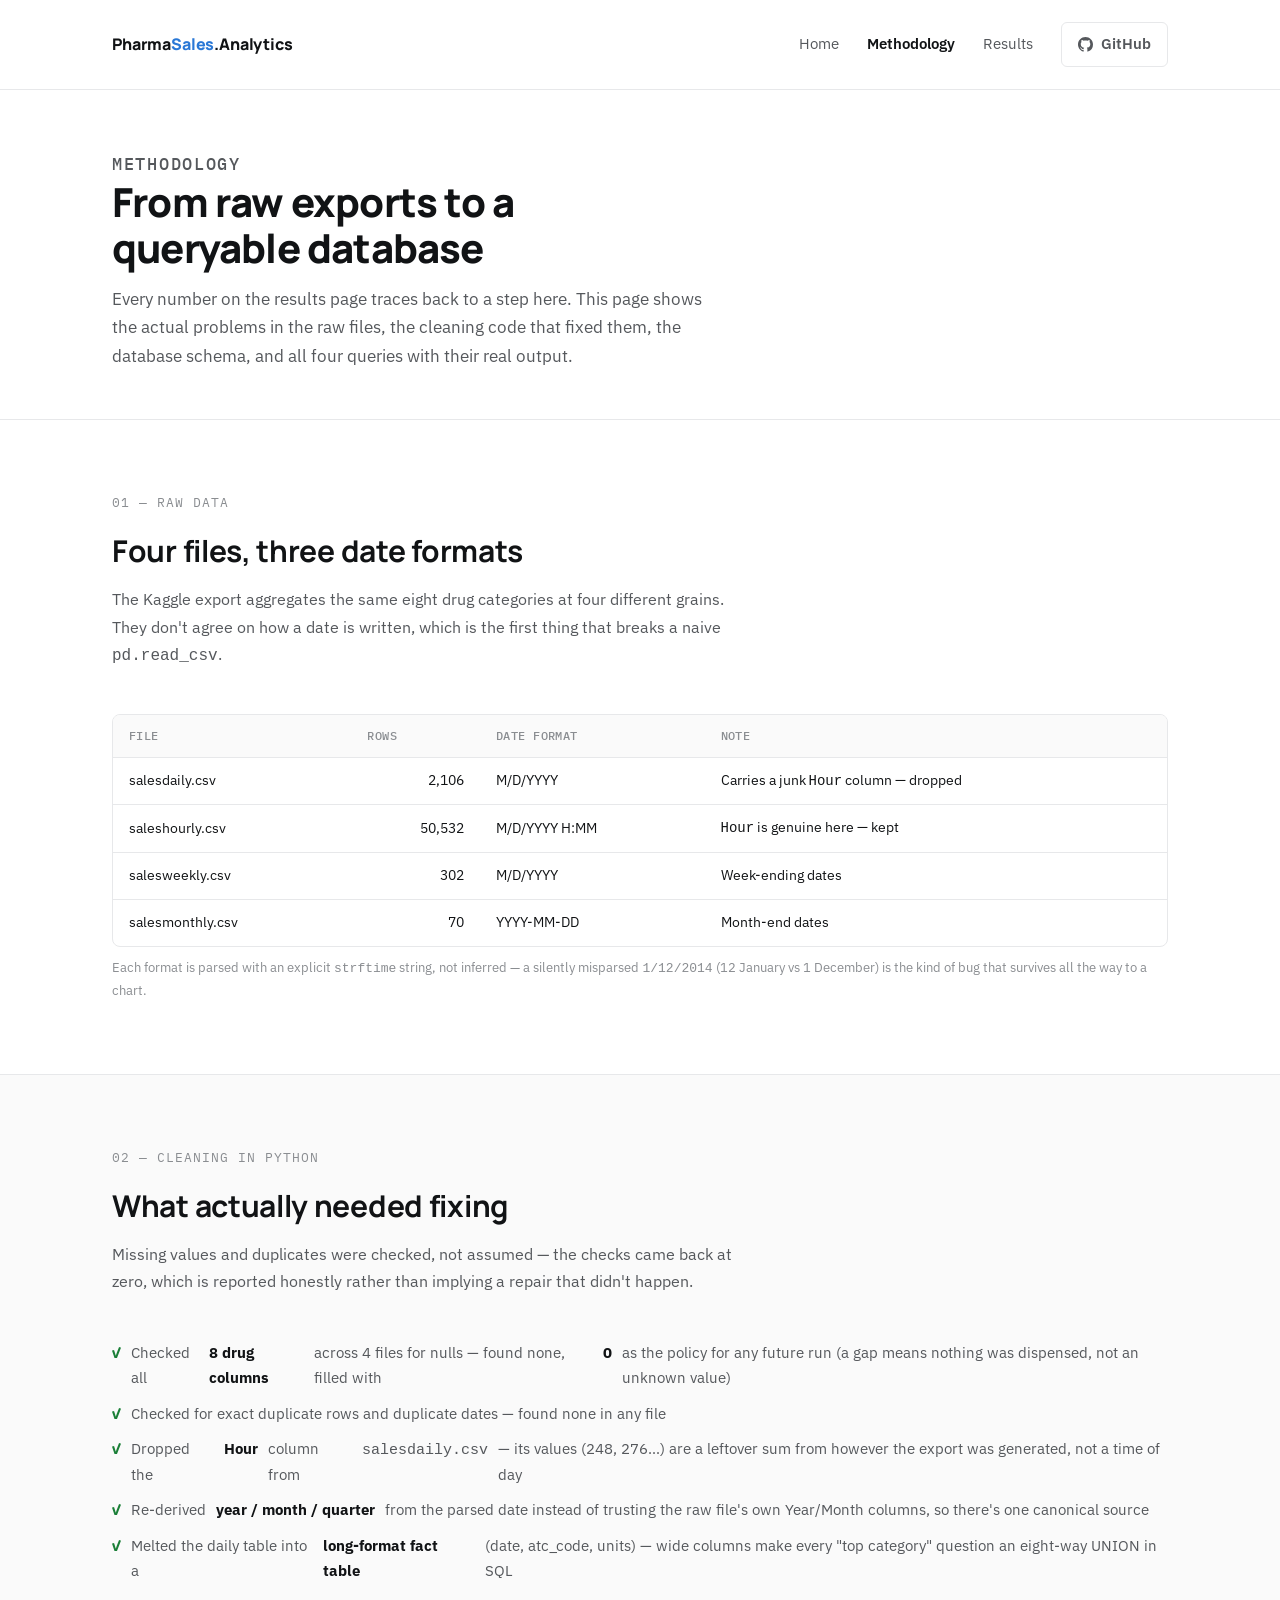
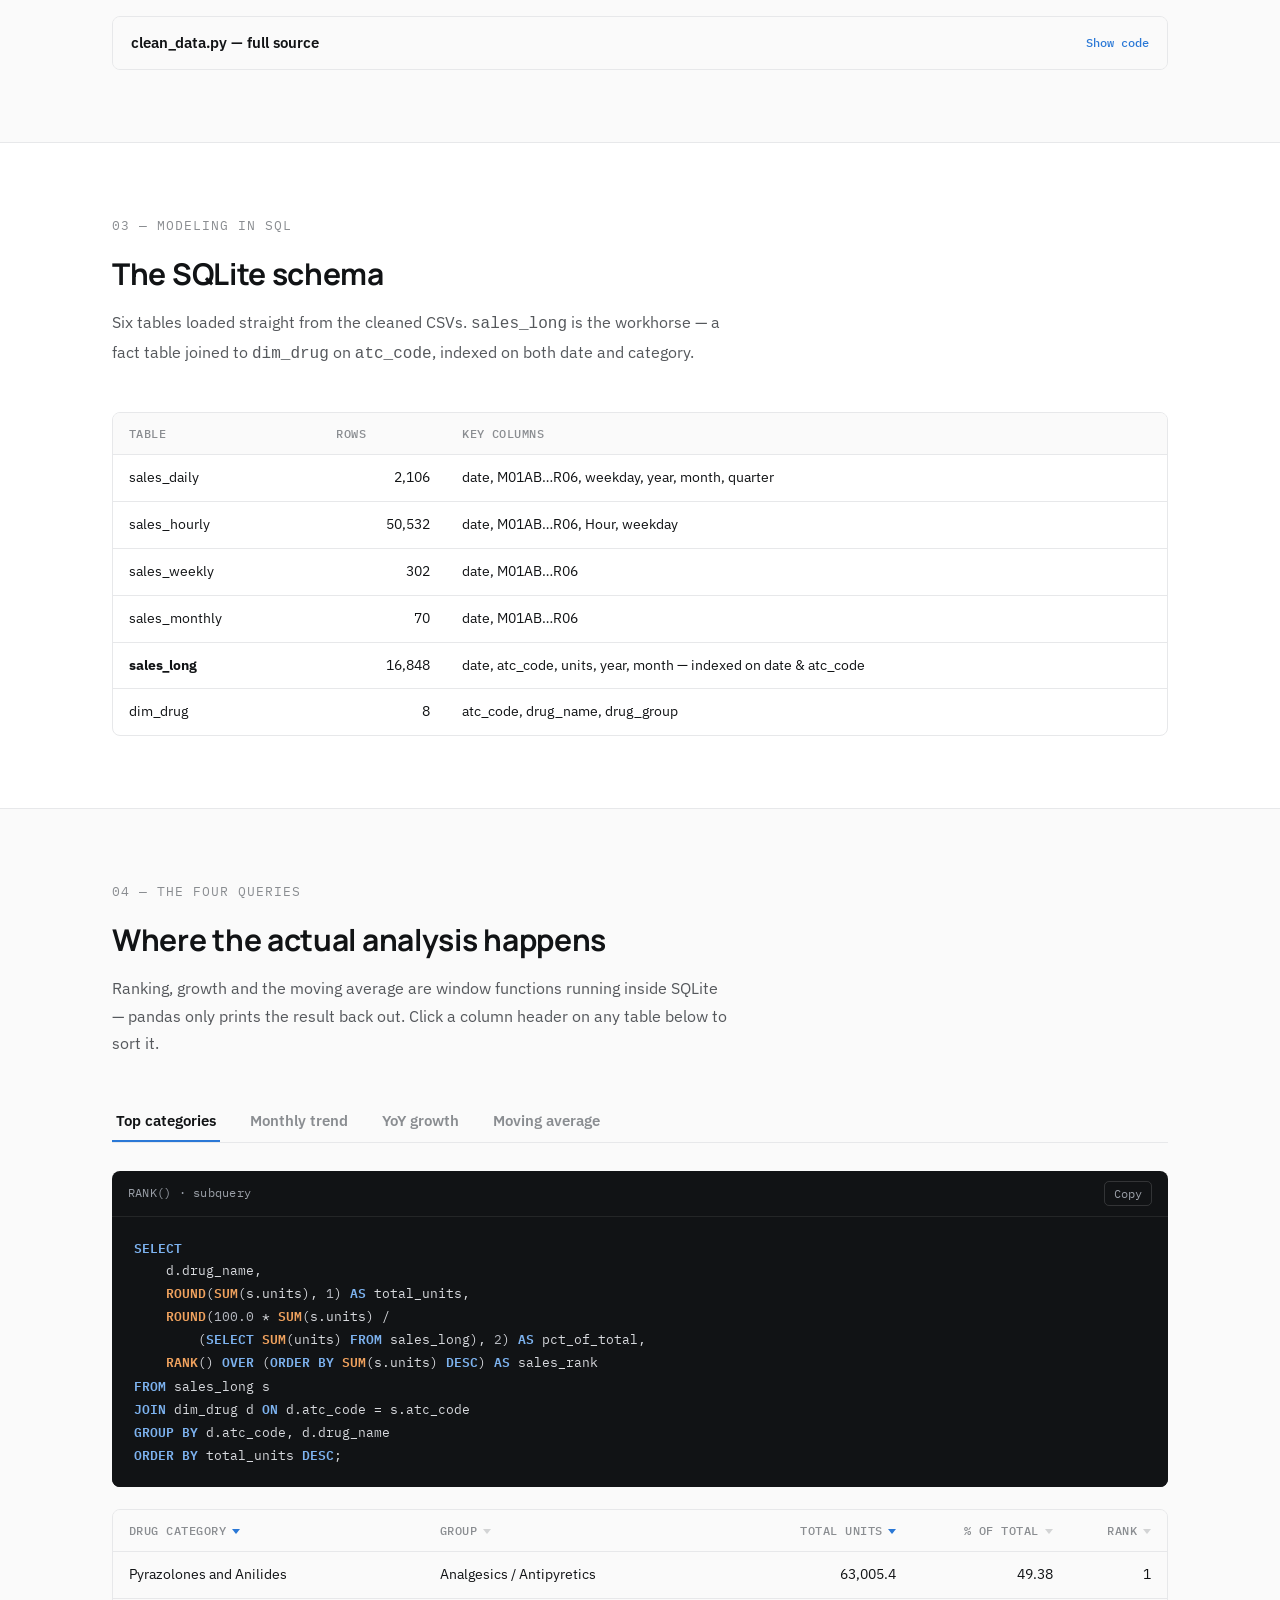
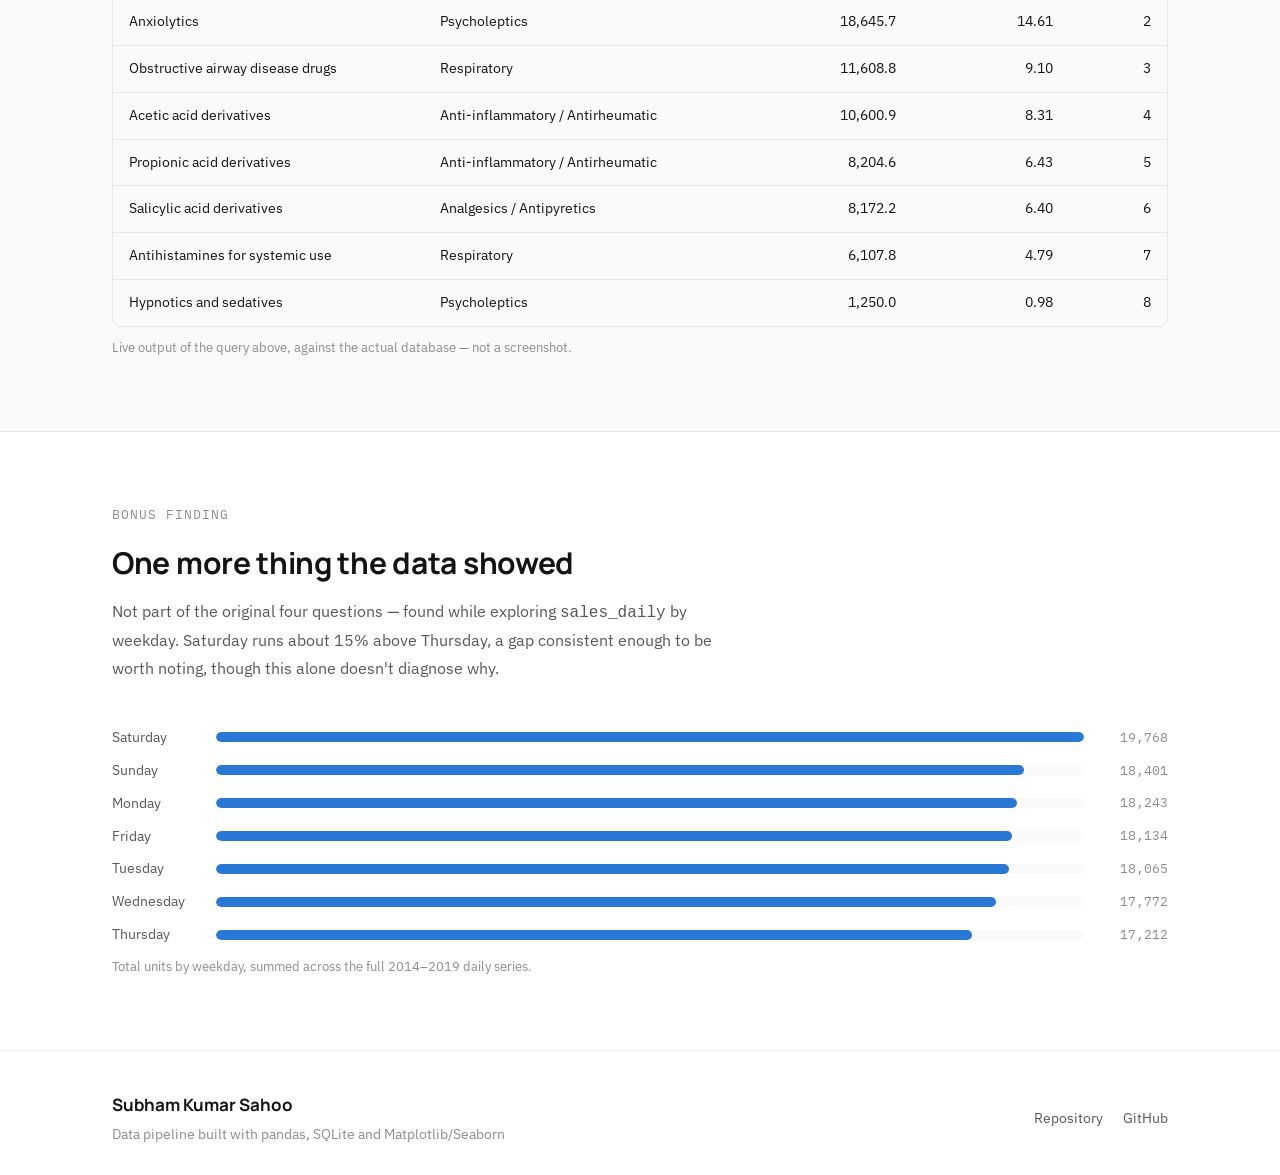
==== site/methodology.html @ 5cc80c48 "added a methodology page with the cleaning code and sql queries" ====
<!doctype html>
<html lang="en">
<head>
<meta charset="utf-8" />
<meta name="viewport" content="width=device-width, initial-scale=1" />
<title>Methodology — Pharma Sales Analytics</title>
<meta name="description" content="How the raw pharmacy sales data was cleaned in pandas and modeled in SQL, with the full code and real query output." />
<link rel="icon" href="data:image/svg+xml,%3Csvg xmlns='http://www.w3.org/2000/svg' viewBox='0 0 32 32'%3E%3Crect width='32' height='32' rx='7' fill='%232a78d6'/%3E%3Ctext x='16' y='22' font-family='Arial' font-weight='700' font-size='17' fill='white' text-anchor='middle'%3EP%3C/text%3E%3C/svg%3E" />
<link rel="preconnect" href="https://fonts.googleapis.com" />
<link rel="preconnect" href="https://fonts.gstatic.com" crossorigin />
<link href="https://fonts.googleapis.com/css2?family=Manrope:wght@500;700;800&family=IBM+Plex+Sans:wght@400;500;600&family=IBM+Plex+Mono:wght@400;500&display=swap" rel="stylesheet" />
<link rel="stylesheet" href="assets/css/style.css" />
</head>
<body>

<header class="site-head">
  <div class="head-inner">
    <a class="wordmark" href="index.html">Pharma<span>Sales</span>.Analytics</a>
    <nav class="head-nav">
      <a href="index.html">Home</a>
      <a href="methodology.html" aria-current="page">Methodology</a>
      <a href="results.html">Results</a>
      <a class="btn btn-ghost" href="https://github.com/CyberSamurai-04/Pharma_Sales_Analytics" target="_blank" rel="noopener">
        <svg viewBox="0 0 16 16" fill="currentColor" aria-hidden="true"><path d="M8 0C3.58 0 0 3.58 0 8c0 3.54 2.29 6.53 5.47 7.59.4.07.55-.17.55-.38 0-.19-.01-.82-.01-1.49-2.01.37-2.53-.49-2.69-.94-.09-.23-.48-.94-.82-1.13-.28-.15-.68-.52-.01-.53.63-.01 1.08.58 1.23.82.72 1.21 1.87.87 2.33.66.07-.52.28-.87.51-1.07-1.78-.2-3.64-.89-3.64-3.95 0-.87.31-1.59.82-2.15-.08-.2-.36-1.02.08-2.12 0 0 .67-.21 2.2.82.64-.18 1.32-.27 2-.27.68 0 1.36.09 2 .27 1.53-1.04 2.2-.82 2.2-.82.44 1.1.16 1.92.08 2.12.51.56.82 1.27.82 2.15 0 3.07-1.87 3.75-3.65 3.95.29.25.54.73.54 1.48 0 1.07-.01 1.93-.01 2.2 0 .21.15.46.55.38A8.01 8.01 0 0 0 16 8c0-4.42-3.58-8-8-8Z"/></svg>
        GitHub
      </a>
    </nav>
  </div>
</header>

<main>

  <section class="page-hero">
    <div class="wrap">
      <p class="eyebrow">Methodology</p>
      <h1>From raw exports to a queryable database</h1>
      <p>Every number on the results page traces back to a step here. This page shows the actual problems in the raw files, the cleaning code that fixed them, the database schema, and all four queries with their real output.</p>
    </div>
  </section>

  <section>
    <div class="wrap">
      <div class="section-head">
        <p class="section-label">01 — Raw data</p>
        <h2 class="section-title">Four files, three date formats</h2>
        <p class="section-sub">The Kaggle export aggregates the same eight drug categories at four different grains. They don't agree on how a date is written, which is the first thing that breaks a naive <code>pd.read_csv</code>.</p>
      </div>

      <div class="table-wrap">
        <table class="data-table">
          <thead>
            <tr><th>File</th><th>Rows</th><th>Date format</th><th>Note</th></tr>
          </thead>
          <tbody>
            <tr><td>salesdaily.csv</td><td class="num">2,106</td><td>M/D/YYYY</td><td>Carries a junk <code>Hour</code> column — dropped</td></tr>
            <tr><td>saleshourly.csv</td><td class="num">50,532</td><td>M/D/YYYY H:MM</td><td><code>Hour</code> is genuine here — kept</td></tr>
            <tr><td>salesweekly.csv</td><td class="num">302</td><td>M/D/YYYY</td><td>Week-ending dates</td></tr>
            <tr><td>salesmonthly.csv</td><td class="num">70</td><td>YYYY-MM-DD</td><td>Month-end dates</td></tr>
          </tbody>
        </table>
      </div>
      <p class="table-caption">Each format is parsed with an explicit <code>strftime</code> string, not inferred — a silently misparsed <code>1/12/2014</code> (12 January vs 1 December) is the kind of bug that survives all the way to a chart.</p>
    </div>
  </section>

  <section class="alt">
    <div class="wrap">
      <div class="section-head">
        <p class="section-label">02 — Cleaning in Python</p>
        <h2 class="section-title">What actually needed fixing</h2>
        <p class="section-sub">Missing values and duplicates were checked, not assumed — the checks came back at zero, which is reported honestly rather than implying a repair that didn't happen.</p>
      </div>

      <ul class="checklist" style="margin-bottom: 32px;">
        <li>Checked all <strong>8 drug columns</strong> across 4 files for nulls — found none, filled with <strong>0</strong> as the policy for any future run (a gap means nothing was dispensed, not an unknown value)</li>
        <li>Checked for exact duplicate rows and duplicate dates — found none in any file</li>
        <li>Dropped the <strong>Hour</strong> column from <code>salesdaily.csv</code> — its values (248, 276…) are a leftover sum from however the export was generated, not a time of day</li>
        <li>Re-derived <strong>year / month / quarter</strong> from the parsed date instead of trusting the raw file's own Year/Month columns, so there's one canonical source</li>
        <li>Melted the daily table into a <strong>long-format fact table</strong> (date, atc_code, units) — wide columns make every "top category" question an eight-way UNION in SQL</li>
      </ul>

      <details class="code-expander">
        <summary>clean_data.py — full source</summary>
        <div class="code-panel">
          <div class="code-panel-head">
            <span class="code-panel-name">clean_data.py</span>
            <button class="copy-btn" data-copy-target="py-clean">Copy</button>
          </div>
          <div class="sql-codewrap"><pre class="sql-code" id="py-clean">"""
Cleans the raw Kaggle pharma sales CSVs and writes tidy versions to data/cleaned/.

The four raw files are the same eight drug categories aggregated at different
granularities (hourly / daily / weekly / monthly). Annoyingly they don't all use
the same date format, so each one gets parsed explicitly.

Run:  python clean_data.py
"""

import os
import pandas as pd

RAW_DIR = os.path.join("data", "raw", "archive")
CLEAN_DIR = os.path.join("data", "cleaned")

# The column headers in the raw files are ATC codes. Nobody reading a chart
# knows what "N02BE" means, so keep a lookup and ship it as a dimension table.
ATC_CODES = {
    "M01AB": ("Acetic acid derivatives", "Anti-inflammatory / Antirheumatic"),
    "M01AE": ("Propionic acid derivatives", "Anti-inflammatory / Antirheumatic"),
    "N02BA": ("Salicylic acid derivatives", "Analgesics / Antipyretics"),
    "N02BE": ("Pyrazolones and Anilides", "Analgesics / Antipyretics"),
    "N05B": ("Anxiolytics", "Psycholeptics"),
    "N05C": ("Hypnotics and sedatives", "Psycholeptics"),
    "R03": ("Obstructive airway disease drugs", "Respiratory"),
    "R06": ("Antihistamines for systemic use", "Respiratory"),
}

DRUG_COLS = list(ATC_CODES)

# filename -&gt; (output name, date format)
FILES = {
    "salesdaily.csv": ("sales_daily", "%m/%d/%Y"),
    "saleshourly.csv": ("sales_hourly", "%m/%d/%Y %H:%M"),
    "salesweekly.csv": ("sales_weekly", "%m/%d/%Y"),
    "salesmonthly.csv": ("sales_monthly", "%Y-%m-%d"),
}


def load_raw(filename, date_format):
    """Read one raw CSV and get the date column into a real datetime."""
    df = pd.read_csv(os.path.join(RAW_DIR, filename))
    df = df.rename(columns={"datum": "date", "Weekday Name": "weekday"})
    df["date"] = pd.to_datetime(df["date"], format=date_format)
    return df


def clean(df, name):
    """Standard cleaning pass. Prints what it actually changed."""
    before = len(df)

    # salesdaily has an "Hour" column holding values like 248 and 276 -- it's a
    # leftover sum from however the file was generated, not an hour of the day.
    # The hourly file has a genuine one, so only drop it here.
    if name == "sales_daily" and "Hour" in df.columns:
        df = df.drop(columns=["Hour"])

    # Year/Month are already in the raw files but we re-derive them from the
    # parsed date below, so drop them rather than carry two sets of the same
    # thing in different capitalisation.
    df = df.drop(columns=[c for c in ("Year", "Month") if c in df.columns])

    # A missing quantity here means nothing was dispensed, not that the value is
    # unknown -- so zero is the honest fill, not a mean or a forward fill.
    missing = int(df[DRUG_COLS].isna().sum().sum())
    if missing:
        df[DRUG_COLS] = df[DRUG_COLS].fillna(0)

    df = df.drop_duplicates()
    dupe_rows = before - len(df)

    dupe_dates = int(df["date"].duplicated().sum())
    if dupe_dates:
        df = df.drop_duplicates(subset="date", keep="first")

    df = df.sort_values("date").reset_index(drop=True)

    print(f"  {name:&lt;14} rows {before} -&gt; {len(df)}  "
          f"| nulls filled: {missing}  "
          f"| dupe rows: {dupe_rows}  "
          f"| dupe dates: {dupe_dates}")
    return df


def add_date_parts(df):
    """Year / month / quarter columns so the SQL layer doesn't have to derive them."""
    df["year"] = df["date"].dt.year
    df["month"] = df["date"].dt.month
    df["month_name"] = df["date"].dt.strftime("%b")
    df["quarter"] = df["date"].dt.quarter
    return df


def to_long(daily):
    """
    Melt the wide daily table into date / atc_code / units.

    Eight columns of drug codes is fine for a spreadsheet but painful to query --
    every "top category" question turns into eight UNIONs. Long format fixes that.
    """
    long_df = daily.melt(
        id_vars="date",
        value_vars=DRUG_COLS,
        var_name="atc_code",
        value_name="units",
    )
    long_df["year"] = long_df["date"].dt.year
    long_df["month"] = long_df["date"].dt.month
    return long_df.sort_values(["date", "atc_code"]).reset_index(drop=True)


def main():
    os.makedirs(CLEAN_DIR, exist_ok=True)

    print(f"Reading raw files from {RAW_DIR}\n")
    cleaned = {}
    for filename, (name, date_format) in FILES.items():
        df = load_raw(filename, date_format)
        cleaned[name] = clean(df, name)

    for name in cleaned:
        cleaned[name] = add_date_parts(cleaned[name])

    cleaned["sales_long"] = to_long(cleaned["sales_daily"])

    # Dimension table for joining readable names onto the ATC codes.
    cleaned["drug_categories"] = pd.DataFrame(
        [(code, name, group) for code, (name, group) in ATC_CODES.items()],
        columns=["atc_code", "drug_name", "drug_group"],
    )

    print(f"\nWriting to {CLEAN_DIR}")
    for name, df in cleaned.items():
        path = os.path.join(CLEAN_DIR, f"{name}.csv")
        df.to_csv(path, index=False)
        print(f"  {name}.csv  ({len(df):,} rows, {len(df.columns)} cols)")

    daily = cleaned["sales_daily"]
    print(f"\nDate range: {daily['date'].min():%Y-%m-%d} to {daily['date'].max():%Y-%m-%d}")
    print("Done.")


if __name__ == "__main__":
    main()</pre></div>
        </div>
      </details>
    </div>
  </section>

  <section>
    <div class="wrap">
      <div class="section-head">
        <p class="section-label">03 — Modeling in SQL</p>
        <h2 class="section-title">The SQLite schema</h2>
        <p class="section-sub">Six tables loaded straight from the cleaned CSVs. <code>sales_long</code> is the workhorse — a fact table joined to <code>dim_drug</code> on <code>atc_code</code>, indexed on both date and category.</p>
      </div>

      <div class="table-wrap">
        <table class="data-table">
          <thead>
            <tr><th>Table</th><th>Rows</th><th>Key columns</th></tr>
          </thead>
          <tbody>
            <tr><td>sales_daily</td><td class="num">2,106</td><td>date, M01AB…R06, weekday, year, month, quarter</td></tr>
            <tr><td>sales_hourly</td><td class="num">50,532</td><td>date, M01AB…R06, Hour, weekday</td></tr>
            <tr><td>sales_weekly</td><td class="num">302</td><td>date, M01AB…R06</td></tr>
            <tr><td>sales_monthly</td><td class="num">70</td><td>date, M01AB…R06</td></tr>
            <tr><td><strong>sales_long</strong></td><td class="num">16,848</td><td>date, atc_code, units, year, month — indexed on date &amp; atc_code</td></tr>
            <tr><td>dim_drug</td><td class="num">8</td><td>atc_code, drug_name, drug_group</td></tr>
          </tbody>
        </table>
      </div>
    </div>
  </section>

  <section class="alt" id="queries">
    <div class="wrap">
      <div class="section-head">
        <p class="section-label">04 — The four queries</p>
        <h2 class="section-title">Where the actual analysis happens</h2>
        <p class="section-sub">Ranking, growth and the moving average are window functions running inside SQLite — pandas only prints the result back out. Click a column header on any table below to sort it.</p>
      </div>

      <div data-tabs>
        <div class="tab-list" role="tablist">
          <button class="tab-btn active" data-tab="top">Top categories</button>
          <button class="tab-btn" data-tab="trend">Monthly trend</button>
          <button class="tab-btn" data-tab="yoy">YoY growth</button>
          <button class="tab-btn" data-tab="avg">Moving average</button>
        </div>

        <div class="tab-panel active" data-panel="top">
          <div class="code-panel" style="margin-bottom: 22px;">
            <div class="code-panel-head">
              <span class="code-panel-name">RANK() · subquery</span>
              <button class="copy-btn" data-copy-target="sql-top">Copy</button>
            </div>
            <div class="sql-codewrap"><pre class="sql-code" data-sql id="sql-top">SELECT
    d.drug_name,
    ROUND(SUM(s.units), 1) AS total_units,
    ROUND(100.0 * SUM(s.units) /
        (SELECT SUM(units) FROM sales_long), 2) AS pct_of_total,
    RANK() OVER (ORDER BY SUM(s.units) DESC) AS sales_rank
FROM sales_long s
JOIN dim_drug d ON d.atc_code = s.atc_code
GROUP BY d.atc_code, d.drug_name
ORDER BY total_units DESC;</pre></div>
          </div>
          <div class="table-wrap">
            <table class="data-table sortable">
              <thead>
                <tr>
                  <th data-dir="desc">Drug category</th>
                  <th>Group</th>
                  <th class="num" data-dir="desc">Total units</th>
                  <th class="num">% of total</th>
                  <th class="num">Rank</th>
                </tr>
              </thead>
              <tbody>
                <tr><td>Pyrazolones and Anilides</td><td>Analgesics / Antipyretics</td><td class="num" data-value="63005.4">63,005.4</td><td class="num" data-value="49.38">49.38</td><td class="num" data-value="1">1</td></tr>
                <tr><td>Anxiolytics</td><td>Psycholeptics</td><td class="num" data-value="18645.7">18,645.7</td><td class="num" data-value="14.61">14.61</td><td class="num" data-value="2">2</td></tr>
                <tr><td>Obstructive airway disease drugs</td><td>Respiratory</td><td class="num" data-value="11608.8">11,608.8</td><td class="num" data-value="9.10">9.10</td><td class="num" data-value="3">3</td></tr>
                <tr><td>Acetic acid derivatives</td><td>Anti-inflammatory / Antirheumatic</td><td class="num" data-value="10600.9">10,600.9</td><td class="num" data-value="8.31">8.31</td><td class="num" data-value="4">4</td></tr>
                <tr><td>Propionic acid derivatives</td><td>Anti-inflammatory / Antirheumatic</td><td class="num" data-value="8204.6">8,204.6</td><td class="num" data-value="6.43">6.43</td><td class="num" data-value="5">5</td></tr>
                <tr><td>Salicylic acid derivatives</td><td>Analgesics / Antipyretics</td><td class="num" data-value="8172.2">8,172.2</td><td class="num" data-value="6.40">6.40</td><td class="num" data-value="6">6</td></tr>
                <tr><td>Antihistamines for systemic use</td><td>Respiratory</td><td class="num" data-value="6107.8">6,107.8</td><td class="num" data-value="4.79">4.79</td><td class="num" data-value="7">7</td></tr>
                <tr><td>Hypnotics and sedatives</td><td>Psycholeptics</td><td class="num" data-value="1250.0">1,250.0</td><td class="num" data-value="0.98">0.98</td><td class="num" data-value="8">8</td></tr>
              </tbody>
            </table>
          </div>
          <p class="table-caption">Live output of the query above, against the actual database — not a screenshot.</p>
        </div>

        <div class="tab-panel" data-panel="trend">
          <div class="code-panel" style="margin-bottom: 22px;">
            <div class="code-panel-head">
              <span class="code-panel-name">LAG() · CTE</span>
              <button class="copy-btn" data-copy-target="sql-trend">Copy</button>
            </div>
            <div class="sql-codewrap"><pre class="sql-code" data-sql id="sql-trend">WITH monthly AS (
    SELECT strftime('%Y-%m', date) AS month, SUM(units) AS units
    FROM sales_long
    GROUP BY strftime('%Y-%m', date)
)
SELECT month, ROUND(units, 1) AS units,
    ROUND(LAG(units) OVER (ORDER BY month), 1) AS prev_month,
    ROUND(units - LAG(units) OVER (ORDER BY month), 1) AS change,
    ROUND(100.0 * (units - LAG(units) OVER (ORDER BY month))
        / LAG(units) OVER (ORDER BY month), 1) AS pct_change
FROM monthly
ORDER BY month;</pre></div>
          </div>
          <div class="table-wrap">
            <table class="data-table sortable">
              <thead>
                <tr><th data-dir="asc">Month</th><th class="num">Units</th><th class="num">Prev month</th><th class="num">Change</th><th class="num">% change</th></tr>
              </thead>
              <tbody>
                <tr><td data-value="2019-05">2019-05</td><td class="num" data-value="1798.5">1,798.5</td><td class="num" data-value="1716.8">1,716.8</td><td class="num" data-value="81.6">+81.6</td><td class="num" data-value="4.8">+4.8</td></tr>
                <tr><td data-value="2019-06">2019-06</td><td class="num" data-value="1482.4">1,482.4</td><td class="num" data-value="1798.5">1,798.5</td><td class="num" data-value="-316.0">&minus;316.0</td><td class="num" data-value="-17.6">&minus;17.6</td></tr>
                <tr><td data-value="2019-07">2019-07</td><td class="num" data-value="1488.8">1,488.8</td><td class="num" data-value="1482.4">1,482.4</td><td class="num" data-value="6.4">+6.4</td><td class="num" data-value="0.4">+0.4</td></tr>
                <tr><td data-value="2019-08">2019-08</td><td class="num" data-value="1377.8">1,377.8</td><td class="num" data-value="1488.8">1,488.8</td><td class="num" data-value="-111.0">&minus;111.0</td><td class="num" data-value="-7.5">&minus;7.5</td></tr>
                <tr><td data-value="2019-09">2019-09</td><td class="num" data-value="1824.8">1,824.8</td><td class="num" data-value="1377.8">1,377.8</td><td class="num" data-value="447.0">+447.0</td><td class="num" data-value="32.4">+32.4</td></tr>
                <tr><td data-value="2019-10">2019-10</td><td class="num" data-value="538.6">538.6</td><td class="num" data-value="1824.8">1,824.8</td><td class="num" data-value="-1286.2">&minus;1,286.2</td><td class="num" data-value="-70.5">&minus;70.5</td></tr>
              </tbody>
            </table>
          </div>
          <p class="table-caption">The October 2019 row is real output, not an error — the source data stops on the 8th, which is exactly why it's excluded from the trend chart on the Results page.</p>
        </div>

        <div class="tab-panel" data-panel="yoy">
          <div class="code-panel" style="margin-bottom: 22px;">
            <div class="code-panel-head">
              <span class="code-panel-name">LAG() · CTE · like-for-like window</span>
              <button class="copy-btn" data-copy-target="sql-yoy">Copy</button>
            </div>
            <div class="sql-codewrap"><pre class="sql-code" data-sql id="sql-yoy">WITH ytd AS (
    SELECT s.atc_code, d.drug_name, s.year, SUM(s.units) AS units
    FROM sales_long s
    JOIN dim_drug d ON d.atc_code = s.atc_code
    WHERE s.month &lt;= 10          -- every year cut to Jan-Oct
    GROUP BY s.atc_code, d.drug_name, s.year
),
compared AS (
    SELECT drug_name, year, units,
        LAG(units) OVER (PARTITION BY atc_code ORDER BY year) AS prev_units
    FROM ytd
)
SELECT drug_name, year,
    ROUND(100.0 * (units - prev_units) / prev_units, 1) AS yoy_pct
FROM compared
WHERE prev_units IS NOT NULL
ORDER BY drug_name, year;</pre></div>
          </div>
          <div class="table-wrap">
            <table class="data-table sortable">
              <thead>
                <tr><th data-dir="asc">Year</th><th class="num">Pyrazolones &amp; Anilides</th><th class="num">Salicylic acid derivatives</th></tr>
              </thead>
              <tbody>
                <tr><td data-value="2015">2015</td><td class="num" data-value="25.1">+25.1</td><td class="num" data-value="-2.7">&minus;2.7</td></tr>
                <tr><td data-value="2016">2016</td><td class="num" data-value="12.9">+12.9</td><td class="num" data-value="5.5">+5.5</td></tr>
                <tr><td data-value="2017">2017</td><td class="num" data-value="-30.7">&minus;30.7</td><td class="num" data-value="-23.6">&minus;23.6</td></tr>
                <tr><td data-value="2018">2018</td><td class="num" data-value="22.2">+22.2</td><td class="num" data-value="-12.3">&minus;12.3</td></tr>
                <tr><td data-value="2019">2019</td><td class="num" data-value="-11.5">&minus;11.5</td><td class="num" data-value="-6.1">&minus;6.1</td></tr>
              </tbody>
            </table>
          </div>
          <p class="table-caption">Both categories fell in 2017. In 2018 Pyrazolones and Anilides rebounded +22.2% — Salicylic acid derivatives kept falling. That split is what flags it as structural decline, not a bad year.</p>
        </div>

        <div class="tab-panel" data-panel="avg">
          <div class="code-panel" style="margin-bottom: 22px;">
            <div class="code-panel-head">
              <span class="code-panel-name">AVG() OVER · frame clause</span>
              <button class="copy-btn" data-copy-target="sql-avg">Copy</button>
            </div>
            <div class="sql-codewrap"><pre class="sql-code" data-sql id="sql-avg">WITH monthly AS (
    SELECT strftime('%Y-%m', date) AS month, SUM(units) AS units
    FROM sales_long
    GROUP BY strftime('%Y-%m', date)
)
SELECT month, ROUND(units, 1) AS units,
    ROUND(AVG(units) OVER (
        ORDER BY month
        ROWS BETWEEN 2 PRECEDING AND CURRENT ROW
    ), 1) AS moving_avg_3m
FROM monthly
ORDER BY month;</pre></div>
          </div>
          <div class="table-wrap">
            <table class="data-table sortable">
              <thead>
                <tr><th data-dir="asc">Month</th><th class="num">Units</th><th class="num">3-month avg</th></tr>
              </thead>
              <tbody>
                <tr><td data-value="2019-04">2019-04</td><td class="num" data-value="1716.8">1,716.8</td><td class="num" data-value="1900.0">1,900.0</td></tr>
                <tr><td data-value="2019-05">2019-05</td><td class="num" data-value="1798.5">1,798.5</td><td class="num" data-value="1851.4">1,851.4</td></tr>
                <tr><td data-value="2019-06">2019-06</td><td class="num" data-value="1482.4">1,482.4</td><td class="num" data-value="1665.9">1,665.9</td></tr>
                <tr><td data-value="2019-07">2019-07</td><td class="num" data-value="1488.8">1,488.8</td><td class="num" data-value="1589.9">1,589.9</td></tr>
                <tr><td data-value="2019-08">2019-08</td><td class="num" data-value="1377.8">1,377.8</td><td class="num" data-value="1449.7">1,449.7</td></tr>
                <tr><td data-value="2019-09">2019-09</td><td class="num" data-value="1824.8">1,824.8</td><td class="num" data-value="1563.8">1,563.8</td></tr>
              </tbody>
            </table>
          </div>
          <p class="table-caption">A trailing 3-row frame, zero self-joins — this is the orange line on the trend chart.</p>
        </div>
      </div>
    </div>
  </section>

  <section>
    <div class="wrap">
      <div class="section-head">
        <p class="section-label">Bonus finding</p>
        <h2 class="section-title">One more thing the data showed</h2>
        <p class="section-sub">Not part of the original four questions — found while exploring <code>sales_daily</code> by weekday. Saturday runs about 15% above Thursday, a gap consistent enough to be worth noting, though this alone doesn't diagnose why.</p>
      </div>
      <div class="barlist">
        <div class="barlist-row"><span class="barlist-label">Saturday</span><div class="barlist-track"><div class="barlist-fill" style="width:100%"></div></div><span class="barlist-value">19,768</span></div>
        <div class="barlist-row"><span class="barlist-label">Sunday</span><div class="barlist-track"><div class="barlist-fill" style="width:93.1%"></div></div><span class="barlist-value">18,401</span></div>
        <div class="barlist-row"><span class="barlist-label">Monday</span><div class="barlist-track"><div class="barlist-fill" style="width:92.3%"></div></div><span class="barlist-value">18,243</span></div>
        <div class="barlist-row"><span class="barlist-label">Friday</span><div class="barlist-track"><div class="barlist-fill" style="width:91.7%"></div></div><span class="barlist-value">18,134</span></div>
        <div class="barlist-row"><span class="barlist-label">Tuesday</span><div class="barlist-track"><div class="barlist-fill" style="width:91.4%"></div></div><span class="barlist-value">18,065</span></div>
        <div class="barlist-row"><span class="barlist-label">Wednesday</span><div class="barlist-track"><div class="barlist-fill" style="width:89.9%"></div></div><span class="barlist-value">17,772</span></div>
        <div class="barlist-row"><span class="barlist-label">Thursday</span><div class="barlist-track"><div class="barlist-fill" style="width:87.1%"></div></div><span class="barlist-value">17,212</span></div>
      </div>
      <p class="table-caption">Total units by weekday, summed across the full 2014–2019 daily series.</p>
    </div>
  </section>

</main>

<footer>
  <div class="wrap foot-row">
    <div>
      <div class="foot-name">Subham Kumar Sahoo</div>
      <div class="foot-sub">Data pipeline built with pandas, SQLite and Matplotlib/Seaborn</div>
    </div>
    <div class="foot-links">
      <a href="https://github.com/CyberSamurai-04/Pharma_Sales_Analytics" target="_blank" rel="noopener">Repository</a>
      <a href="https://github.com/CyberSamurai-04" target="_blank" rel="noopener">GitHub</a>
    </div>
  </div>
</footer>

<script src="assets/js/main.js"></script>
</body>
</html>
---- site/assets/css/style.css ----
/* ------------------------------------------------------------------ */
/* Tokens                                                              */
/* ------------------------------------------------------------------ */
:root {
  --bg: #ffffff;
  --bg-alt: #fafafa;
  --ink: #111315;
  --ink-soft: #55585c;
  --ink-muted: #8a8d91;
  --line: #e7e8ea;
  --accent: #2a78d6;
  --accent-dim: #1c5cab;
  --accent-tint: #eef4fc;
  --good: #1a7f37;
  --bad: #c73838;

  --font-display: "Manrope", -apple-system, "Segoe UI", sans-serif;
  --font-body: "IBM Plex Sans", -apple-system, "Segoe UI", sans-serif;
  --font-mono: "IBM Plex Mono", ui-monospace, "SFMono-Regular", Menlo, Consolas, monospace;

  --content-w: 1120px;
}

* { box-sizing: border-box; }
html { scroll-behavior: smooth; }
@media (prefers-reduced-motion: reduce) {
  html { scroll-behavior: auto; }
  * { animation: none !important; transition: none !important; }
}

body {
  margin: 0;
  background: var(--bg);
  color: var(--ink);
  font-family: var(--font-body);
  font-size: 17px;
  line-height: 1.7;
  -webkit-font-smoothing: antialiased;
}

a { color: var(--accent); }
a:focus-visible, button:focus-visible {
  outline: 2px solid var(--accent);
  outline-offset: 3px;
  border-radius: 2px;
}

.wrap { max-width: var(--content-w); margin: 0 auto; padding: 0 32px; }

img { max-width: 100%; display: block; }

/* ------------------------------------------------------------------ */
/* Header                                                              */
/* ------------------------------------------------------------------ */
header.site-head {
  border-bottom: 1px solid var(--line);
}
.head-inner {
  max-width: var(--content-w);
  margin: 0 auto;
  padding: 22px 32px;
  display: flex;
  align-items: center;
  justify-content: space-between;
  gap: 24px;
  flex-wrap: wrap;
}
.wordmark {
  font-family: var(--font-display);
  font-weight: 800;
  font-size: 16px;
  letter-spacing: -0.01em;
  color: var(--ink);
  text-decoration: none;
}
.wordmark span { color: var(--accent); }
.head-nav {
  display: flex;
  align-items: center;
  gap: 28px;
  flex-wrap: wrap;
}
.head-nav a {
  color: var(--ink-soft);
  text-decoration: none;
  font-size: 14.5px;
}
.head-nav a:hover { color: var(--ink); }
.btn {
  display: inline-flex;
  align-items: center;
  gap: 8px;
  font-size: 14.5px;
  font-weight: 600;
  text-decoration: none;
  padding: 9px 16px;
  border-radius: 6px;
  transition: background 0.15s ease, color 0.15s ease, border-color 0.15s ease;
}
.btn-primary { background: var(--ink); color: #fff; }
.btn-primary:hover { background: var(--accent-dim); }
.btn-ghost { border: 1px solid var(--line); color: var(--ink); }
.btn-ghost:hover { border-color: var(--ink); }
.btn svg { width: 15px; height: 15px; }

/* ------------------------------------------------------------------ */
/* Hero                                                                */
/* ------------------------------------------------------------------ */
.hero { padding: 88px 0 64px; }
.eyebrow {
  font-family: var(--font-mono);
  font-size: 12.5px;
  letter-spacing: 0.1em;
  text-transform: uppercase;
  color: var(--accent);
  font-weight: 500;
  margin: 0 0 20px;
}
h1.hero-title {
  font-family: var(--font-display);
  font-size: clamp(34px, 5vw, 54px);
  font-weight: 800;
  line-height: 1.1;
  letter-spacing: -0.02em;
  margin: 0 0 22px;
  max-width: 17ch;
  text-wrap: balance;
}
.hero-dek {
  font-size: 18.5px;
  color: var(--ink-soft);
  max-width: 58ch;
  margin: 0 0 34px;
}
.hero-actions { display: flex; gap: 14px; flex-wrap: wrap; }

/* ------------------------------------------------------------------ */
/* Sections                                                            */
/* ------------------------------------------------------------------ */
section { padding: 72px 0; }
section.alt { background: var(--bg-alt); border-top: 1px solid var(--line); border-bottom: 1px solid var(--line); }

.section-head { margin-bottom: 44px; max-width: 62ch; }
.section-label {
  font-family: var(--font-mono);
  font-size: 12.5px;
  letter-spacing: 0.08em;
  text-transform: uppercase;
  color: var(--ink-muted);
  margin: 0 0 12px;
}
h2.section-title {
  font-family: var(--font-display);
  font-size: 30px;
  font-weight: 700;
  letter-spacing: -0.01em;
  margin: 0 0 10px;
  text-wrap: balance;
}
.section-sub { color: var(--ink-soft); font-size: 16px; margin: 0; }

/* ------------------------------------------------------------------ */
/* KPI strip                                                           */
/* ------------------------------------------------------------------ */
.kpis {
  display: grid;
  grid-template-columns: repeat(4, 1fr);
  gap: 40px;
}
.kpi { border-top: 2px solid var(--ink); padding-top: 16px; }
.kpi.accent { border-top-color: var(--accent); }
.kpi-value {
  font-family: var(--font-display);
  font-size: 38px;
  font-weight: 800;
  letter-spacing: -0.01em;
  display: block;
  margin-bottom: 6px;
}
.kpi.accent .kpi-value { color: var(--accent); }
.kpi-label {
  font-size: 14px;
  color: var(--ink-soft);
  display: block;
}
@media (max-width: 820px) {
  .kpis { grid-template-columns: repeat(2, 1fr); row-gap: 32px; }
}

/* ------------------------------------------------------------------ */
/* Pipeline / steps                                                    */
/* ------------------------------------------------------------------ */
.steps {
  display: grid;
  grid-template-columns: repeat(5, 1fr);
  gap: 0;
  position: relative;
}
.steps::before {
  content: "";
  position: absolute;
  top: 15px;
  left: 30px;
  right: 30px;
  height: 1px;
  background: var(--line);
}
.step {
  padding: 0 18px 0 0;
  position: relative;
}
.step-num {
  width: 30px;
  height: 30px;
  border-radius: 50%;
  background: var(--bg-alt);
  border: 1px solid var(--line);
  display: flex;
  align-items: center;
  justify-content: center;
  font-family: var(--font-mono);
  font-size: 12.5px;
  font-weight: 600;
  color: var(--ink-soft);
  margin-bottom: 18px;
  position: relative;
  z-index: 1;
}
section.alt .step-num { background: #fff; }
.step-title { font-weight: 700; font-size: 15.5px; margin-bottom: 6px; }
.step-detail { font-size: 13.5px; color: var(--ink-soft); line-height: 1.55; margin-bottom: 8px; }
.step-tag {
  font-family: var(--font-mono);
  font-size: 11.5px;
  color: var(--ink-muted);
}
@media (max-width: 900px) {
  .steps { grid-template-columns: 1fr; gap: 28px; }
  .steps::before { display: none; }
  .step { padding-right: 0; padding-left: 42px; }
  .step-num { position: absolute; left: 0; top: 0; margin-bottom: 0; }
}

/* ------------------------------------------------------------------ */
/* SQL panels                                                          */
/* ------------------------------------------------------------------ */
.sql-list { display: flex; flex-direction: column; gap: 36px; }
.sql-item { display: grid; grid-template-columns: 1.25fr 1fr; gap: 28px; align-items: start; }
.sql-title-row { display: flex; align-items: baseline; justify-content: space-between; gap: 12px; margin-bottom: 12px; }
.sql-title { font-weight: 700; font-size: 16px; }
.sql-tag {
  font-family: var(--font-mono);
  font-size: 11.5px;
  letter-spacing: 0.03em;
  color: var(--ink-muted);
  white-space: nowrap;
}
.sql-codewrap {
  background: var(--ink);
  border-radius: 8px;
  overflow-x: auto;
}
pre.sql-code {
  margin: 0;
  padding: 20px 22px;
  font-family: var(--font-mono);
  font-size: 13px;
  line-height: 1.7;
  white-space: pre;
  color: #d8dade;
}
.sql-note { font-size: 15px; color: var(--ink-soft); line-height: 1.65; padding-top: 2px; }
.sql-note strong { color: var(--ink); }
.sql-note code {
  font-family: var(--font-mono);
  font-size: 13px;
  background: var(--bg-alt);
  padding: 1px 5px;
  border-radius: 3px;
}
@media (max-width: 860px) {
  .sql-item { grid-template-columns: 1fr; }
}

/* sql token colors */
.tok-kw { color: #7db3f0; font-weight: 600; }
.tok-fn { color: #f0a25e; font-weight: 600; }
.tok-num { color: #b7bac1; }
.tok-cm { color: #8a8d91; font-style: italic; }

/* ------------------------------------------------------------------ */
/* Nav current-page state                                             */
/* ------------------------------------------------------------------ */
.head-nav a[aria-current="page"] {
  color: var(--ink);
  font-weight: 600;
}

/* ------------------------------------------------------------------ */
/* Page hero (inner pages)                                            */
/* ------------------------------------------------------------------ */
.page-hero { padding: 60px 0 48px; border-bottom: 1px solid var(--line); }
.page-hero h1 {
  font-family: var(--font-display);
  font-size: clamp(28px, 4vw, 40px);
  font-weight: 800;
  letter-spacing: -0.02em;
  line-height: 1.15;
  margin: 0 0 14px;
  max-width: 20ch;
}
.page-hero p { font-size: 17px; color: var(--ink-soft); max-width: 60ch; margin: 0; }

/* ------------------------------------------------------------------ */
/* Explore cards (home)                                                */
/* ------------------------------------------------------------------ */
.explore-grid {
  display: grid;
  grid-template-columns: repeat(3, 1fr);
  gap: 24px;
}
.explore-card {
  border: 1px solid var(--line);
  border-radius: 10px;
  padding: 26px 24px;
  text-decoration: none;
  color: inherit;
  display: flex;
  flex-direction: column;
  gap: 10px;
  transition: border-color 0.15s ease, transform 0.15s ease;
}
.explore-card:hover { border-color: var(--ink); transform: translateY(-2px); }
.explore-num {
  font-family: var(--font-mono);
  font-size: 12px;
  color: var(--accent);
  letter-spacing: 0.04em;
}
.explore-title { font-family: var(--font-display); font-weight: 700; font-size: 18px; }
.explore-detail { font-size: 14.5px; color: var(--ink-soft); line-height: 1.55; }
.explore-arrow { font-family: var(--font-mono); font-size: 13px; color: var(--ink-muted); margin-top: auto; }
.explore-card:hover .explore-arrow { color: var(--ink); }
@media (max-width: 860px) {
  .explore-grid { grid-template-columns: 1fr; }
}

/* ------------------------------------------------------------------ */
/* Data tables                                                         */
/* ------------------------------------------------------------------ */
.table-wrap { overflow-x: auto; border: 1px solid var(--line); border-radius: 8px; }
table.data-table { width: 100%; border-collapse: collapse; font-size: 14px; }
table.data-table th, table.data-table td {
  padding: 11px 16px;
  text-align: left;
  border-bottom: 1px solid var(--line);
  white-space: nowrap;
}
table.data-table td.num, table.data-table th.num { text-align: right; font-variant-numeric: tabular-nums; }
table.data-table tbody tr:last-child td { border-bottom: none; }
table.data-table tbody tr:hover { background: var(--bg-alt); }
table.data-table thead th {
  font-family: var(--font-mono);
  font-size: 11.5px;
  letter-spacing: 0.04em;
  text-transform: uppercase;
  color: var(--ink-muted);
  font-weight: 500;
  background: var(--bg-alt);
}
table.data-table.sortable thead th {
  cursor: pointer;
  user-select: none;
}
table.data-table.sortable thead th:hover { color: var(--ink); }
table.data-table.sortable thead th::after {
  content: "";
  display: inline-block;
  width: 0; height: 0;
  margin-left: 6px;
  border-left: 4px solid transparent;
  border-right: 4px solid transparent;
  border-top: 5px solid var(--ink-muted);
  vertical-align: middle;
  opacity: 0.35;
}
table.data-table.sortable thead th[data-dir="asc"]::after {
  border-top: none; border-bottom: 5px solid var(--accent);
  opacity: 1;
}
table.data-table.sortable thead th[data-dir="desc"]::after {
  border-top: 5px solid var(--accent);
  opacity: 1;
}
.table-caption { font-size: 13px; color: var(--ink-muted); margin: 10px 0 0; }

/* ------------------------------------------------------------------ */
/* Tabs                                                                */
/* ------------------------------------------------------------------ */
.tab-list { display: flex; gap: 4px; border-bottom: 1px solid var(--line); margin-bottom: 28px; flex-wrap: wrap; }
.tab-btn {
  font-family: var(--font-body);
  font-size: 14.5px;
  font-weight: 600;
  color: var(--ink-muted);
  background: none;
  border: none;
  border-bottom: 2px solid transparent;
  padding: 10px 4px;
  margin-right: 22px;
  cursor: pointer;
}
.tab-btn:hover { color: var(--ink); }
.tab-btn.active { color: var(--ink); border-bottom-color: var(--accent); }
.tab-panel { display: none; }
.tab-panel.active { display: block; }

/* ------------------------------------------------------------------ */
/* Code panel with header + copy                                      */
/* ------------------------------------------------------------------ */
.code-panel { background: var(--ink); border-radius: 8px; overflow: hidden; }
.code-panel-head {
  display: flex; align-items: center; justify-content: space-between;
  padding: 10px 16px;
  border-bottom: 1px solid rgba(255,255,255,0.08);
}
.code-panel-name {
  font-family: var(--font-mono);
  font-size: 12px;
  color: #9ba0a8;
  letter-spacing: 0.02em;
}
.copy-btn {
  font-family: var(--font-mono);
  font-size: 11.5px;
  color: #9ba0a8;
  background: transparent;
  border: 1px solid rgba(255,255,255,0.14);
  border-radius: 5px;
  padding: 4px 9px;
  cursor: pointer;
  transition: color 0.15s ease, border-color 0.15s ease;
}
.copy-btn:hover { color: #fff; border-color: rgba(255,255,255,0.3); }
.copy-btn.copied { color: #7fd68a; border-color: #7fd68a; }
.code-panel .sql-codewrap { border-radius: 0; }

/* ------------------------------------------------------------------ */
/* Details / expander                                                  */
/* ------------------------------------------------------------------ */
details.code-expander { border: 1px solid var(--line); border-radius: 8px; overflow: hidden; }
details.code-expander summary {
  padding: 14px 18px;
  cursor: pointer;
  font-weight: 600;
  font-size: 14.5px;
  list-style: none;
  display: flex;
  align-items: center;
  justify-content: space-between;
  background: var(--bg-alt);
}
details.code-expander summary::-webkit-details-marker { display: none; }
details.code-expander summary::after {
  content: "Show code";
  font-family: var(--font-mono);
  font-size: 12px;
  font-weight: 500;
  color: var(--accent);
}
details.code-expander[open] summary::after { content: "Hide code"; }
details.code-expander .code-panel { border-radius: 0; }

/* ------------------------------------------------------------------ */
/* Checklist                                                           */
/* ------------------------------------------------------------------ */
.checklist { list-style: none; margin: 0; padding: 0; display: flex; flex-direction: column; gap: 10px; }
.checklist li {
  display: flex; align-items: baseline; gap: 10px;
  font-size: 15px; color: var(--ink-soft);
}
.checklist li::before {
  content: "✓";
  color: var(--good);
  font-weight: 700;
  font-family: var(--font-mono);
}
.checklist li strong { color: var(--ink); }

/* ------------------------------------------------------------------ */
/* Weekday bars (bonus finding)                                        */
/* ------------------------------------------------------------------ */
.barlist { display: flex; flex-direction: column; gap: 10px; }
.barlist-row { display: grid; grid-template-columns: 90px 1fr 70px; align-items: center; gap: 14px; }
.barlist-label { font-size: 13.5px; color: var(--ink-soft); }
.barlist-track { height: 10px; background: var(--bg-alt); border-radius: 5px; overflow: hidden; }
.barlist-fill { height: 100%; background: var(--accent); border-radius: 5px; }
.barlist-value { font-family: var(--font-mono); font-size: 12.5px; color: var(--ink-muted); text-align: right; font-variant-numeric: tabular-nums; }

/* ------------------------------------------------------------------ */
/* Footer                                                              */
/* ------------------------------------------------------------------ */
footer { border-top: 1px solid var(--line); padding: 40px 0; }
.foot-row {
  display: flex; justify-content: space-between; align-items: center; gap: 16px; flex-wrap: wrap;
}
.foot-name { font-weight: 700; font-family: var(--font-display); }
.foot-sub { color: var(--ink-muted); font-size: 13.5px; margin-top: 3px; }
.foot-links { display: flex; gap: 20px; }
.foot-links a { color: var(--ink-soft); text-decoration: none; font-size: 14px; }
.foot-links a:hover { color: var(--accent); }
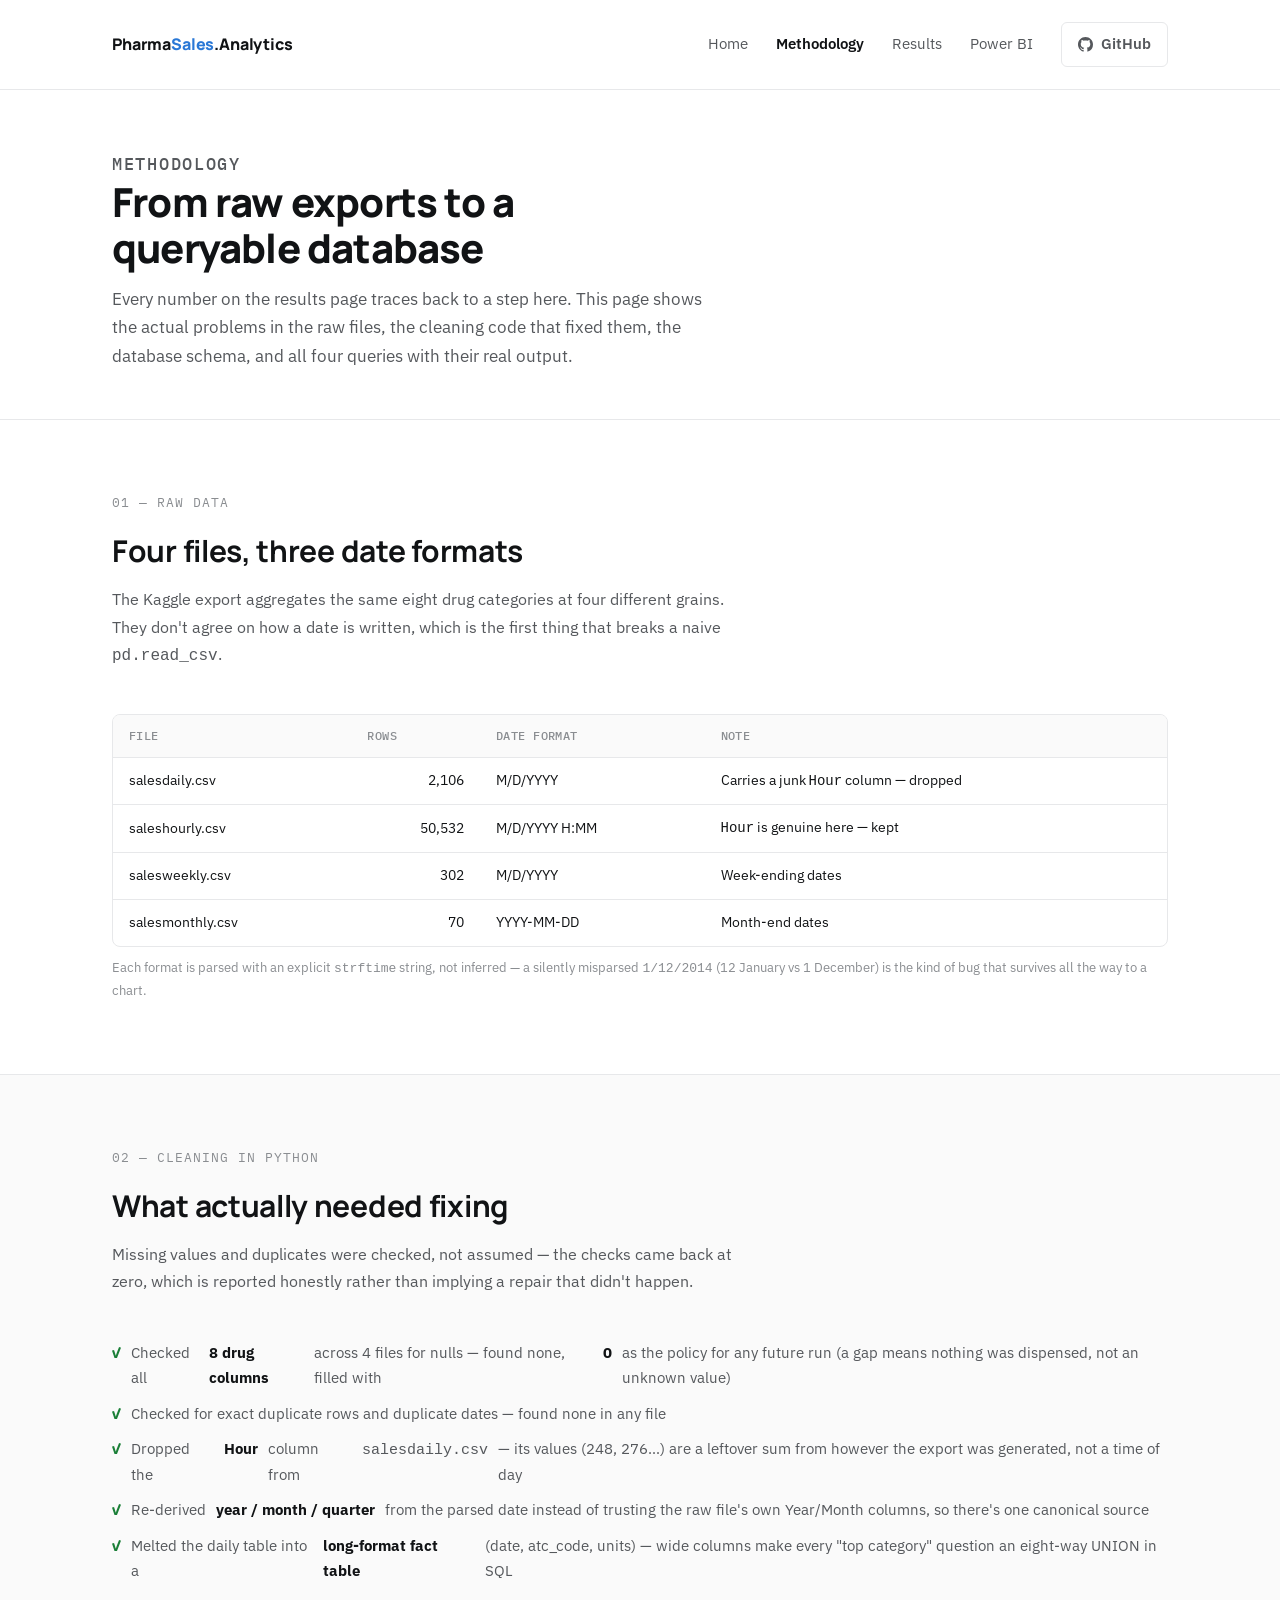
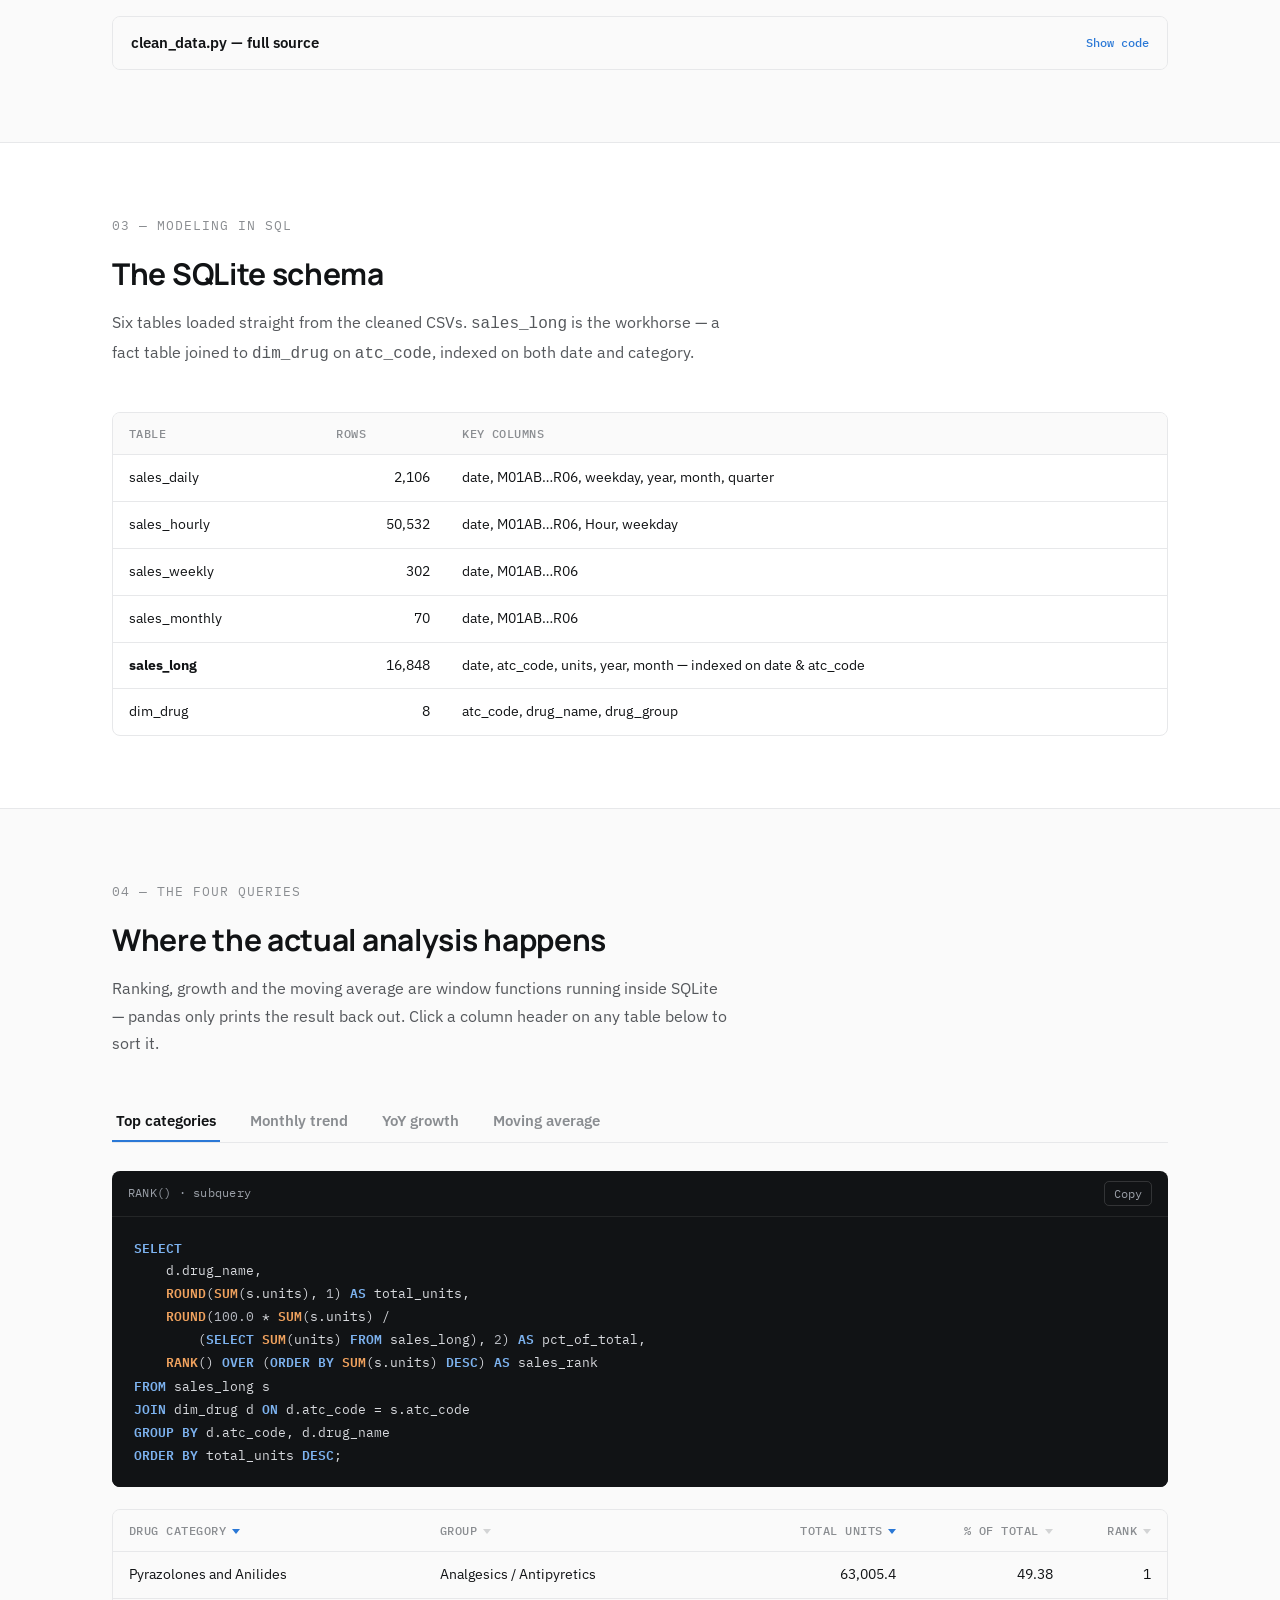
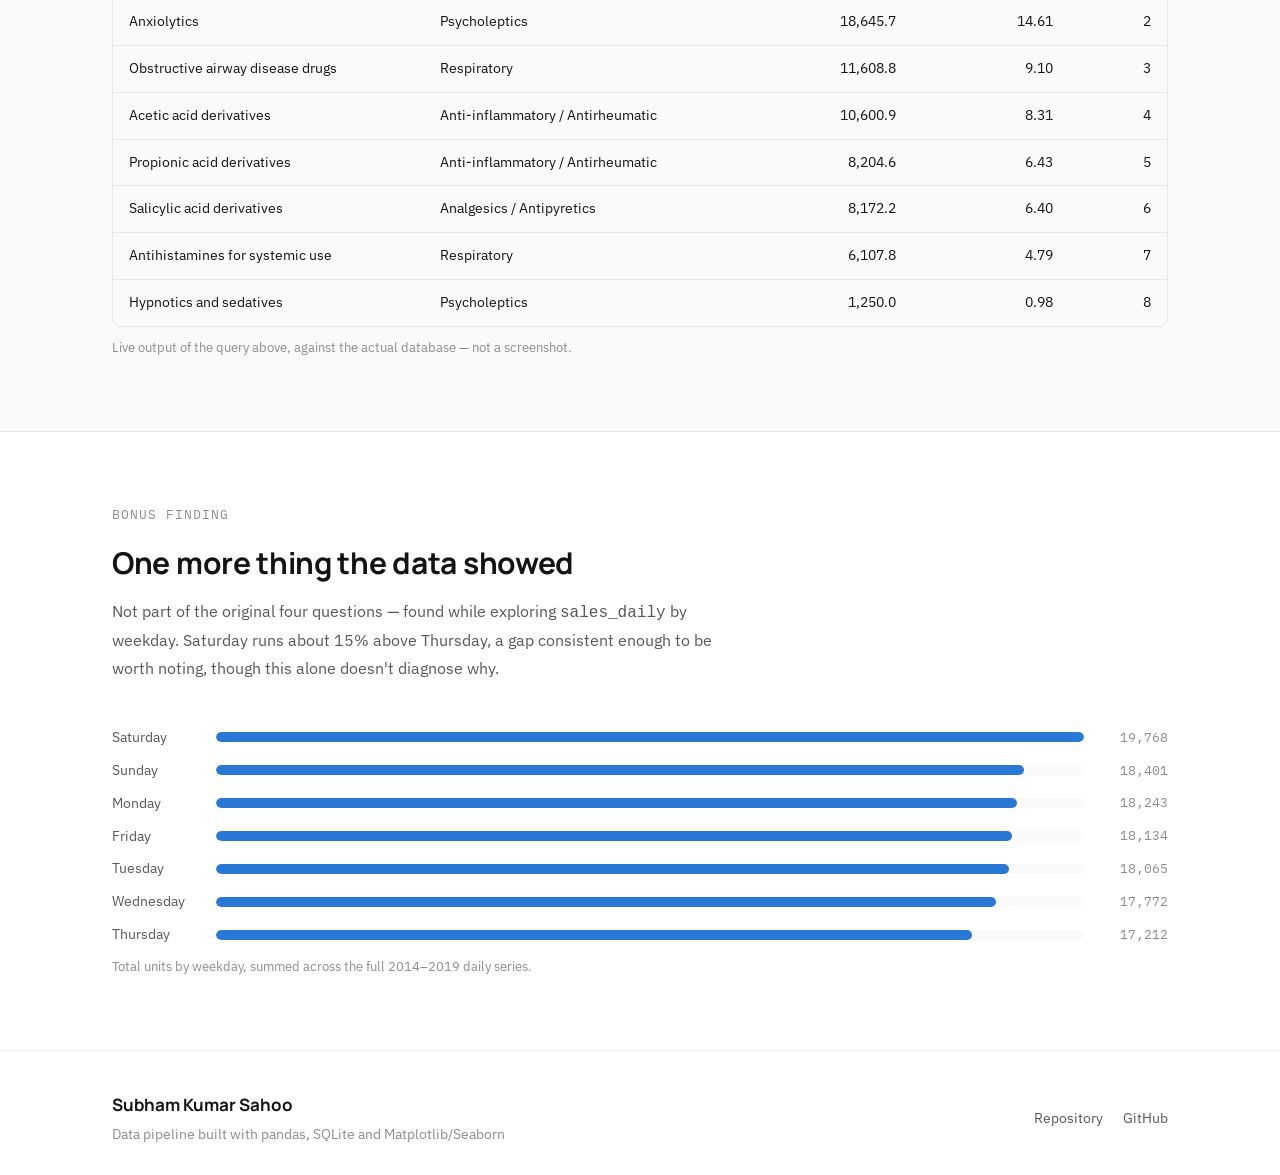
==== commit 469d9eb9: "added a power bi page to the site, updated the nav on all pages" ====
--- a/site/methodology.html
+++ b/site/methodology.html
@@ -20,6 +20,7 @@
       <a href="index.html">Home</a>
       <a href="methodology.html" aria-current="page">Methodology</a>
       <a href="results.html">Results</a>
+      <a href="powerbi.html">Power BI</a>
       <a class="btn btn-ghost" href="https://github.com/CyberSamurai-04/Pharma_Sales_Analytics" target="_blank" rel="noopener">
         <svg viewBox="0 0 16 16" fill="currentColor" aria-hidden="true"><path d="M8 0C3.58 0 0 3.58 0 8c0 3.54 2.29 6.53 5.47 7.59.4.07.55-.17.55-.38 0-.19-.01-.82-.01-1.49-2.01.37-2.53-.49-2.69-.94-.09-.23-.48-.94-.82-1.13-.28-.15-.68-.52-.01-.53.63-.01 1.08.58 1.23.82.72 1.21 1.87.87 2.33.66.07-.52.28-.87.51-1.07-1.78-.2-3.64-.89-3.64-3.95 0-.87.31-1.59.82-2.15-.08-.2-.36-1.02.08-2.12 0 0 .67-.21 2.2.82.64-.18 1.32-.27 2-.27.68 0 1.36.09 2 .27 1.53-1.04 2.2-.82 2.2-.82.44 1.1.16 1.92.08 2.12.51.56.82 1.27.82 2.15 0 3.07-1.87 3.75-3.65 3.95.29.25.54.73.54 1.48 0 1.07-.01 1.93-.01 2.2 0 .21.15.46.55.38A8.01 8.01 0 0 0 16 8c0-4.42-3.58-8-8-8Z"/></svg>
         GitHub
--- a/site/assets/css/style.css
+++ b/site/assets/css/style.css
@@ -1,512 +1,626 @@
-/* ------------------------------------------------------------------ */
-/* Tokens                                                              */
-/* ------------------------------------------------------------------ */
-:root {
-  --bg: #ffffff;
-  --bg-alt: #fafafa;
-  --ink: #111315;
-  --ink-soft: #55585c;
-  --ink-muted: #8a8d91;
-  --line: #e7e8ea;
-  --accent: #2a78d6;
-  --accent-dim: #1c5cab;
-  --accent-tint: #eef4fc;
-  --good: #1a7f37;
-  --bad: #c73838;
-
-  --font-display: "Manrope", -apple-system, "Segoe UI", sans-serif;
-  --font-body: "IBM Plex Sans", -apple-system, "Segoe UI", sans-serif;
-  --font-mono: "IBM Plex Mono", ui-monospace, "SFMono-Regular", Menlo, Consolas, monospace;
-
-  --content-w: 1120px;
-}
-
-* { box-sizing: border-box; }
-html { scroll-behavior: smooth; }
-@media (prefers-reduced-motion: reduce) {
-  html { scroll-behavior: auto; }
-  * { animation: none !important; transition: none !important; }
-}
-
-body {
-  margin: 0;
-  background: var(--bg);
-  color: var(--ink);
-  font-family: var(--font-body);
-  font-size: 17px;
-  line-height: 1.7;
-  -webkit-font-smoothing: antialiased;
-}
-
-a { color: var(--accent); }
-a:focus-visible, button:focus-visible {
-  outline: 2px solid var(--accent);
-  outline-offset: 3px;
-  border-radius: 2px;
-}
-
-.wrap { max-width: var(--content-w); margin: 0 auto; padding: 0 32px; }
-
-img { max-width: 100%; display: block; }
-
-/* ------------------------------------------------------------------ */
-/* Header                                                              */
-/* ------------------------------------------------------------------ */
-header.site-head {
-  border-bottom: 1px solid var(--line);
-}
-.head-inner {
-  max-width: var(--content-w);
-  margin: 0 auto;
-  padding: 22px 32px;
-  display: flex;
-  align-items: center;
-  justify-content: space-between;
-  gap: 24px;
-  flex-wrap: wrap;
-}
-.wordmark {
-  font-family: var(--font-display);
-  font-weight: 800;
-  font-size: 16px;
-  letter-spacing: -0.01em;
-  color: var(--ink);
-  text-decoration: none;
-}
-.wordmark span { color: var(--accent); }
-.head-nav {
-  display: flex;
-  align-items: center;
-  gap: 28px;
-  flex-wrap: wrap;
-}
-.head-nav a {
-  color: var(--ink-soft);
-  text-decoration: none;
-  font-size: 14.5px;
-}
-.head-nav a:hover { color: var(--ink); }
-.btn {
-  display: inline-flex;
-  align-items: center;
-  gap: 8px;
-  font-size: 14.5px;
-  font-weight: 600;
-  text-decoration: none;
-  padding: 9px 16px;
-  border-radius: 6px;
-  transition: background 0.15s ease, color 0.15s ease, border-color 0.15s ease;
-}
-.btn-primary { background: var(--ink); color: #fff; }
-.btn-primary:hover { background: var(--accent-dim); }
-.btn-ghost { border: 1px solid var(--line); color: var(--ink); }
-.btn-ghost:hover { border-color: var(--ink); }
-.btn svg { width: 15px; height: 15px; }
-
-/* ------------------------------------------------------------------ */
-/* Hero                                                                */
-/* ------------------------------------------------------------------ */
-.hero { padding: 88px 0 64px; }
-.eyebrow {
-  font-family: var(--font-mono);
-  font-size: 12.5px;
-  letter-spacing: 0.1em;
-  text-transform: uppercase;
-  color: var(--accent);
-  font-weight: 500;
-  margin: 0 0 20px;
-}
-h1.hero-title {
-  font-family: var(--font-display);
-  font-size: clamp(34px, 5vw, 54px);
-  font-weight: 800;
-  line-height: 1.1;
-  letter-spacing: -0.02em;
-  margin: 0 0 22px;
-  max-width: 17ch;
-  text-wrap: balance;
-}
-.hero-dek {
-  font-size: 18.5px;
-  color: var(--ink-soft);
-  max-width: 58ch;
-  margin: 0 0 34px;
-}
-.hero-actions { display: flex; gap: 14px; flex-wrap: wrap; }
-
-/* ------------------------------------------------------------------ */
-/* Sections                                                            */
-/* ------------------------------------------------------------------ */
-section { padding: 72px 0; }
-section.alt { background: var(--bg-alt); border-top: 1px solid var(--line); border-bottom: 1px solid var(--line); }
-
-.section-head { margin-bottom: 44px; max-width: 62ch; }
-.section-label {
-  font-family: var(--font-mono);
-  font-size: 12.5px;
-  letter-spacing: 0.08em;
-  text-transform: uppercase;
-  color: var(--ink-muted);
-  margin: 0 0 12px;
-}
-h2.section-title {
-  font-family: var(--font-display);
-  font-size: 30px;
-  font-weight: 700;
-  letter-spacing: -0.01em;
-  margin: 0 0 10px;
-  text-wrap: balance;
-}
-.section-sub { color: var(--ink-soft); font-size: 16px; margin: 0; }
-
-/* ------------------------------------------------------------------ */
-/* KPI strip                                                           */
-/* ------------------------------------------------------------------ */
-.kpis {
-  display: grid;
-  grid-template-columns: repeat(4, 1fr);
-  gap: 40px;
-}
-.kpi { border-top: 2px solid var(--ink); padding-top: 16px; }
-.kpi.accent { border-top-color: var(--accent); }
-.kpi-value {
-  font-family: var(--font-display);
-  font-size: 38px;
-  font-weight: 800;
-  letter-spacing: -0.01em;
-  display: block;
-  margin-bottom: 6px;
-}
-.kpi.accent .kpi-value { color: var(--accent); }
-.kpi-label {
-  font-size: 14px;
-  color: var(--ink-soft);
-  display: block;
-}
-@media (max-width: 820px) {
-  .kpis { grid-template-columns: repeat(2, 1fr); row-gap: 32px; }
-}
-
-/* ------------------------------------------------------------------ */
-/* Pipeline / steps                                                    */
-/* ------------------------------------------------------------------ */
-.steps {
-  display: grid;
-  grid-template-columns: repeat(5, 1fr);
-  gap: 0;
-  position: relative;
-}
-.steps::before {
-  content: "";
-  position: absolute;
-  top: 15px;
-  left: 30px;
-  right: 30px;
-  height: 1px;
-  background: var(--line);
-}
-.step {
-  padding: 0 18px 0 0;
-  position: relative;
-}
-.step-num {
-  width: 30px;
-  height: 30px;
-  border-radius: 50%;
-  background: var(--bg-alt);
-  border: 1px solid var(--line);
-  display: flex;
-  align-items: center;
-  justify-content: center;
-  font-family: var(--font-mono);
-  font-size: 12.5px;
-  font-weight: 600;
-  color: var(--ink-soft);
-  margin-bottom: 18px;
-  position: relative;
-  z-index: 1;
-}
-section.alt .step-num { background: #fff; }
-.step-title { font-weight: 700; font-size: 15.5px; margin-bottom: 6px; }
-.step-detail { font-size: 13.5px; color: var(--ink-soft); line-height: 1.55; margin-bottom: 8px; }
-.step-tag {
-  font-family: var(--font-mono);
-  font-size: 11.5px;
-  color: var(--ink-muted);
-}
-@media (max-width: 900px) {
-  .steps { grid-template-columns: 1fr; gap: 28px; }
-  .steps::before { display: none; }
-  .step { padding-right: 0; padding-left: 42px; }
-  .step-num { position: absolute; left: 0; top: 0; margin-bottom: 0; }
-}
-
-/* ------------------------------------------------------------------ */
-/* SQL panels                                                          */
-/* ------------------------------------------------------------------ */
-.sql-list { display: flex; flex-direction: column; gap: 36px; }
-.sql-item { display: grid; grid-template-columns: 1.25fr 1fr; gap: 28px; align-items: start; }
-.sql-title-row { display: flex; align-items: baseline; justify-content: space-between; gap: 12px; margin-bottom: 12px; }
-.sql-title { font-weight: 700; font-size: 16px; }
-.sql-tag {
-  font-family: var(--font-mono);
-  font-size: 11.5px;
-  letter-spacing: 0.03em;
-  color: var(--ink-muted);
-  white-space: nowrap;
-}
-.sql-codewrap {
-  background: var(--ink);
-  border-radius: 8px;
-  overflow-x: auto;
-}
-pre.sql-code {
-  margin: 0;
-  padding: 20px 22px;
-  font-family: var(--font-mono);
-  font-size: 13px;
-  line-height: 1.7;
-  white-space: pre;
-  color: #d8dade;
-}
-.sql-note { font-size: 15px; color: var(--ink-soft); line-height: 1.65; padding-top: 2px; }
-.sql-note strong { color: var(--ink); }
-.sql-note code {
-  font-family: var(--font-mono);
-  font-size: 13px;
-  background: var(--bg-alt);
-  padding: 1px 5px;
-  border-radius: 3px;
-}
-@media (max-width: 860px) {
-  .sql-item { grid-template-columns: 1fr; }
-}
-
-/* sql token colors */
-.tok-kw { color: #7db3f0; font-weight: 600; }
-.tok-fn { color: #f0a25e; font-weight: 600; }
-.tok-num { color: #b7bac1; }
-.tok-cm { color: #8a8d91; font-style: italic; }
-
-/* ------------------------------------------------------------------ */
-/* Nav current-page state                                             */
-/* ------------------------------------------------------------------ */
-.head-nav a[aria-current="page"] {
-  color: var(--ink);
-  font-weight: 600;
-}
-
-/* ------------------------------------------------------------------ */
-/* Page hero (inner pages)                                            */
-/* ------------------------------------------------------------------ */
-.page-hero { padding: 60px 0 48px; border-bottom: 1px solid var(--line); }
-.page-hero h1 {
-  font-family: var(--font-display);
-  font-size: clamp(28px, 4vw, 40px);
-  font-weight: 800;
-  letter-spacing: -0.02em;
-  line-height: 1.15;
-  margin: 0 0 14px;
-  max-width: 20ch;
-}
-.page-hero p { font-size: 17px; color: var(--ink-soft); max-width: 60ch; margin: 0; }
-
-/* ------------------------------------------------------------------ */
-/* Explore cards (home)                                                */
-/* ------------------------------------------------------------------ */
-.explore-grid {
-  display: grid;
-  grid-template-columns: repeat(3, 1fr);
-  gap: 24px;
-}
-.explore-card {
-  border: 1px solid var(--line);
-  border-radius: 10px;
-  padding: 26px 24px;
-  text-decoration: none;
-  color: inherit;
-  display: flex;
-  flex-direction: column;
-  gap: 10px;
-  transition: border-color 0.15s ease, transform 0.15s ease;
-}
-.explore-card:hover { border-color: var(--ink); transform: translateY(-2px); }
-.explore-num {
-  font-family: var(--font-mono);
-  font-size: 12px;
-  color: var(--accent);
-  letter-spacing: 0.04em;
-}
-.explore-title { font-family: var(--font-display); font-weight: 700; font-size: 18px; }
-.explore-detail { font-size: 14.5px; color: var(--ink-soft); line-height: 1.55; }
-.explore-arrow { font-family: var(--font-mono); font-size: 13px; color: var(--ink-muted); margin-top: auto; }
-.explore-card:hover .explore-arrow { color: var(--ink); }
-@media (max-width: 860px) {
-  .explore-grid { grid-template-columns: 1fr; }
-}
-
-/* ------------------------------------------------------------------ */
-/* Data tables                                                         */
-/* ------------------------------------------------------------------ */
-.table-wrap { overflow-x: auto; border: 1px solid var(--line); border-radius: 8px; }
-table.data-table { width: 100%; border-collapse: collapse; font-size: 14px; }
-table.data-table th, table.data-table td {
-  padding: 11px 16px;
-  text-align: left;
-  border-bottom: 1px solid var(--line);
-  white-space: nowrap;
-}
-table.data-table td.num, table.data-table th.num { text-align: right; font-variant-numeric: tabular-nums; }
-table.data-table tbody tr:last-child td { border-bottom: none; }
-table.data-table tbody tr:hover { background: var(--bg-alt); }
-table.data-table thead th {
-  font-family: var(--font-mono);
-  font-size: 11.5px;
-  letter-spacing: 0.04em;
-  text-transform: uppercase;
-  color: var(--ink-muted);
-  font-weight: 500;
-  background: var(--bg-alt);
-}
-table.data-table.sortable thead th {
-  cursor: pointer;
-  user-select: none;
-}
-table.data-table.sortable thead th:hover { color: var(--ink); }
-table.data-table.sortable thead th::after {
-  content: "";
-  display: inline-block;
-  width: 0; height: 0;
-  margin-left: 6px;
-  border-left: 4px solid transparent;
-  border-right: 4px solid transparent;
-  border-top: 5px solid var(--ink-muted);
-  vertical-align: middle;
-  opacity: 0.35;
-}
-table.data-table.sortable thead th[data-dir="asc"]::after {
-  border-top: none; border-bottom: 5px solid var(--accent);
-  opacity: 1;
-}
-table.data-table.sortable thead th[data-dir="desc"]::after {
-  border-top: 5px solid var(--accent);
-  opacity: 1;
-}
-.table-caption { font-size: 13px; color: var(--ink-muted); margin: 10px 0 0; }
-
-/* ------------------------------------------------------------------ */
-/* Tabs                                                                */
-/* ------------------------------------------------------------------ */
-.tab-list { display: flex; gap: 4px; border-bottom: 1px solid var(--line); margin-bottom: 28px; flex-wrap: wrap; }
-.tab-btn {
-  font-family: var(--font-body);
-  font-size: 14.5px;
-  font-weight: 600;
-  color: var(--ink-muted);
-  background: none;
-  border: none;
-  border-bottom: 2px solid transparent;
-  padding: 10px 4px;
-  margin-right: 22px;
-  cursor: pointer;
-}
-.tab-btn:hover { color: var(--ink); }
-.tab-btn.active { color: var(--ink); border-bottom-color: var(--accent); }
-.tab-panel { display: none; }
-.tab-panel.active { display: block; }
-
-/* ------------------------------------------------------------------ */
-/* Code panel with header + copy                                      */
-/* ------------------------------------------------------------------ */
-.code-panel { background: var(--ink); border-radius: 8px; overflow: hidden; }
-.code-panel-head {
-  display: flex; align-items: center; justify-content: space-between;
-  padding: 10px 16px;
-  border-bottom: 1px solid rgba(255,255,255,0.08);
-}
-.code-panel-name {
-  font-family: var(--font-mono);
-  font-size: 12px;
-  color: #9ba0a8;
-  letter-spacing: 0.02em;
-}
-.copy-btn {
-  font-family: var(--font-mono);
-  font-size: 11.5px;
-  color: #9ba0a8;
-  background: transparent;
-  border: 1px solid rgba(255,255,255,0.14);
-  border-radius: 5px;
-  padding: 4px 9px;
-  cursor: pointer;
-  transition: color 0.15s ease, border-color 0.15s ease;
-}
-.copy-btn:hover { color: #fff; border-color: rgba(255,255,255,0.3); }
-.copy-btn.copied { color: #7fd68a; border-color: #7fd68a; }
-.code-panel .sql-codewrap { border-radius: 0; }
-
-/* ------------------------------------------------------------------ */
-/* Details / expander                                                  */
-/* ------------------------------------------------------------------ */
-details.code-expander { border: 1px solid var(--line); border-radius: 8px; overflow: hidden; }
-details.code-expander summary {
-  padding: 14px 18px;
-  cursor: pointer;
-  font-weight: 600;
-  font-size: 14.5px;
-  list-style: none;
-  display: flex;
-  align-items: center;
-  justify-content: space-between;
-  background: var(--bg-alt);
-}
-details.code-expander summary::-webkit-details-marker { display: none; }
-details.code-expander summary::after {
-  content: "Show code";
-  font-family: var(--font-mono);
-  font-size: 12px;
-  font-weight: 500;
-  color: var(--accent);
-}
-details.code-expander[open] summary::after { content: "Hide code"; }
-details.code-expander .code-panel { border-radius: 0; }
-
-/* ------------------------------------------------------------------ */
-/* Checklist                                                           */
-/* ------------------------------------------------------------------ */
-.checklist { list-style: none; margin: 0; padding: 0; display: flex; flex-direction: column; gap: 10px; }
-.checklist li {
-  display: flex; align-items: baseline; gap: 10px;
-  font-size: 15px; color: var(--ink-soft);
-}
-.checklist li::before {
-  content: "✓";
-  color: var(--good);
-  font-weight: 700;
-  font-family: var(--font-mono);
-}
-.checklist li strong { color: var(--ink); }
-
-/* ------------------------------------------------------------------ */
-/* Weekday bars (bonus finding)                                        */
-/* ------------------------------------------------------------------ */
-.barlist { display: flex; flex-direction: column; gap: 10px; }
-.barlist-row { display: grid; grid-template-columns: 90px 1fr 70px; align-items: center; gap: 14px; }
-.barlist-label { font-size: 13.5px; color: var(--ink-soft); }
-.barlist-track { height: 10px; background: var(--bg-alt); border-radius: 5px; overflow: hidden; }
-.barlist-fill { height: 100%; background: var(--accent); border-radius: 5px; }
-.barlist-value { font-family: var(--font-mono); font-size: 12.5px; color: var(--ink-muted); text-align: right; font-variant-numeric: tabular-nums; }
-
-/* ------------------------------------------------------------------ */
-/* Footer                                                              */
-/* ------------------------------------------------------------------ */
-footer { border-top: 1px solid var(--line); padding: 40px 0; }
-.foot-row {
-  display: flex; justify-content: space-between; align-items: center; gap: 16px; flex-wrap: wrap;
-}
-.foot-name { font-weight: 700; font-family: var(--font-display); }
-.foot-sub { color: var(--ink-muted); font-size: 13.5px; margin-top: 3px; }
-.foot-links { display: flex; gap: 20px; }
-.foot-links a { color: var(--ink-soft); text-decoration: none; font-size: 14px; }
-.foot-links a:hover { color: var(--accent); }
-
+/* ------------------------------------------------------------------ */
+/* Tokens                                                              */
+/* ------------------------------------------------------------------ */
+:root {
+  --bg: #ffffff;
+  --bg-alt: #fafafa;
+  --ink: #111315;
+  --ink-soft: #55585c;
+  --ink-muted: #8a8d91;
+  --line: #e7e8ea;
+  --accent: #2a78d6;
+  --accent-dim: #1c5cab;
+  --accent-tint: #eef4fc;
+  --good: #1a7f37;
+  --bad: #c73838;
+
+  --font-display: "Manrope", -apple-system, "Segoe UI", sans-serif;
+  --font-body: "IBM Plex Sans", -apple-system, "Segoe UI", sans-serif;
+  --font-mono: "IBM Plex Mono", ui-monospace, "SFMono-Regular", Menlo, Consolas, monospace;
+
+  --content-w: 1120px;
+}
+
+* { box-sizing: border-box; }
+html { scroll-behavior: smooth; }
+@media (prefers-reduced-motion: reduce) {
+  html { scroll-behavior: auto; }
+  * { animation: none !important; transition: none !important; }
+}
+
+body {
+  margin: 0;
+  background: var(--bg);
+  color: var(--ink);
+  font-family: var(--font-body);
+  font-size: 17px;
+  line-height: 1.7;
+  -webkit-font-smoothing: antialiased;
+}
+
+a { color: var(--accent); }
+a:focus-visible, button:focus-visible {
+  outline: 2px solid var(--accent);
+  outline-offset: 3px;
+  border-radius: 2px;
+}
+
+.wrap { max-width: var(--content-w); margin: 0 auto; padding: 0 32px; }
+
+img { max-width: 100%; display: block; }
+
+/* ------------------------------------------------------------------ */
+/* Header                                                              */
+/* ------------------------------------------------------------------ */
+header.site-head {
+  border-bottom: 1px solid var(--line);
+}
+.head-inner {
+  max-width: var(--content-w);
+  margin: 0 auto;
+  padding: 22px 32px;
+  display: flex;
+  align-items: center;
+  justify-content: space-between;
+  gap: 24px;
+  flex-wrap: wrap;
+}
+.wordmark {
+  font-family: var(--font-display);
+  font-weight: 800;
+  font-size: 16px;
+  letter-spacing: -0.01em;
+  color: var(--ink);
+  text-decoration: none;
+}
+.wordmark span { color: var(--accent); }
+.head-nav {
+  display: flex;
+  align-items: center;
+  gap: 28px;
+  flex-wrap: wrap;
+}
+.head-nav a {
+  color: var(--ink-soft);
+  text-decoration: none;
+  font-size: 14.5px;
+}
+.head-nav a:hover { color: var(--ink); }
+.btn {
+  display: inline-flex;
+  align-items: center;
+  gap: 8px;
+  font-size: 14.5px;
+  font-weight: 600;
+  text-decoration: none;
+  padding: 9px 16px;
+  border-radius: 6px;
+  transition: background 0.15s ease, color 0.15s ease, border-color 0.15s ease;
+}
+.btn-primary { background: var(--ink); color: #fff; }
+.btn-primary:hover { background: var(--accent-dim); }
+.btn-ghost { border: 1px solid var(--line); color: var(--ink); }
+.btn-ghost:hover { border-color: var(--ink); }
+.btn svg { width: 15px; height: 15px; }
+
+/* ------------------------------------------------------------------ */
+/* Hero                                                                */
+/* ------------------------------------------------------------------ */
+.hero { padding: 88px 0 64px; }
+.eyebrow {
+  font-family: var(--font-mono);
+  font-size: 12.5px;
+  letter-spacing: 0.1em;
+  text-transform: uppercase;
+  color: var(--accent);
+  font-weight: 500;
+  margin: 0 0 20px;
+}
+h1.hero-title {
+  font-family: var(--font-display);
+  font-size: clamp(34px, 5vw, 54px);
+  font-weight: 800;
+  line-height: 1.1;
+  letter-spacing: -0.02em;
+  margin: 0 0 22px;
+  max-width: 17ch;
+  text-wrap: balance;
+}
+.hero-dek {
+  font-size: 18.5px;
+  color: var(--ink-soft);
+  max-width: 58ch;
+  margin: 0 0 34px;
+}
+.hero-actions { display: flex; gap: 14px; flex-wrap: wrap; }
+
+/* ------------------------------------------------------------------ */
+/* Sections                                                            */
+/* ------------------------------------------------------------------ */
+section { padding: 72px 0; }
+section.alt { background: var(--bg-alt); border-top: 1px solid var(--line); border-bottom: 1px solid var(--line); }
+
+.section-head { margin-bottom: 44px; max-width: 62ch; }
+.section-label {
+  font-family: var(--font-mono);
+  font-size: 12.5px;
+  letter-spacing: 0.08em;
+  text-transform: uppercase;
+  color: var(--ink-muted);
+  margin: 0 0 12px;
+}
+h2.section-title {
+  font-family: var(--font-display);
+  font-size: 30px;
+  font-weight: 700;
+  letter-spacing: -0.01em;
+  margin: 0 0 10px;
+  text-wrap: balance;
+}
+.section-sub { color: var(--ink-soft); font-size: 16px; margin: 0; }
+
+/* ------------------------------------------------------------------ */
+/* KPI strip                                                           */
+/* ------------------------------------------------------------------ */
+.kpis {
+  display: grid;
+  grid-template-columns: repeat(4, 1fr);
+  gap: 40px;
+}
+.kpi { border-top: 2px solid var(--ink); padding-top: 16px; }
+.kpi.accent { border-top-color: var(--accent); }
+.kpi-value {
+  font-family: var(--font-display);
+  font-size: 38px;
+  font-weight: 800;
+  letter-spacing: -0.01em;
+  display: block;
+  margin-bottom: 6px;
+}
+.kpi.accent .kpi-value { color: var(--accent); }
+.kpi-label {
+  font-size: 14px;
+  color: var(--ink-soft);
+  display: block;
+}
+@media (max-width: 820px) {
+  .kpis { grid-template-columns: repeat(2, 1fr); row-gap: 32px; }
+}
+
+/* ------------------------------------------------------------------ */
+/* Pipeline / steps                                                    */
+/* ------------------------------------------------------------------ */
+.steps {
+  display: grid;
+  grid-template-columns: repeat(5, 1fr);
+  gap: 0;
+  position: relative;
+}
+.steps::before {
+  content: "";
+  position: absolute;
+  top: 15px;
+  left: 30px;
+  right: 30px;
+  height: 1px;
+  background: var(--line);
+}
+.step {
+  padding: 0 18px 0 0;
+  position: relative;
+}
+.step-num {
+  width: 30px;
+  height: 30px;
+  border-radius: 50%;
+  background: var(--bg-alt);
+  border: 1px solid var(--line);
+  display: flex;
+  align-items: center;
+  justify-content: center;
+  font-family: var(--font-mono);
+  font-size: 12.5px;
+  font-weight: 600;
+  color: var(--ink-soft);
+  margin-bottom: 18px;
+  position: relative;
+  z-index: 1;
+}
+section.alt .step-num { background: #fff; }
+.step-title { font-weight: 700; font-size: 15.5px; margin-bottom: 6px; }
+.step-detail { font-size: 13.5px; color: var(--ink-soft); line-height: 1.55; margin-bottom: 8px; }
+.step-tag {
+  font-family: var(--font-mono);
+  font-size: 11.5px;
+  color: var(--ink-muted);
+}
+@media (max-width: 900px) {
+  .steps { grid-template-columns: 1fr; gap: 28px; }
+  .steps::before { display: none; }
+  .step { padding-right: 0; padding-left: 42px; }
+  .step-num { position: absolute; left: 0; top: 0; margin-bottom: 0; }
+}
+
+/* ------------------------------------------------------------------ */
+/* SQL panels                                                          */
+/* ------------------------------------------------------------------ */
+.sql-list { display: flex; flex-direction: column; gap: 36px; }
+.sql-item { display: grid; grid-template-columns: 1.25fr 1fr; gap: 28px; align-items: start; }
+.sql-title-row { display: flex; align-items: baseline; justify-content: space-between; gap: 12px; margin-bottom: 12px; }
+.sql-title { font-weight: 700; font-size: 16px; }
+.sql-tag {
+  font-family: var(--font-mono);
+  font-size: 11.5px;
+  letter-spacing: 0.03em;
+  color: var(--ink-muted);
+  white-space: nowrap;
+}
+.sql-codewrap {
+  background: var(--ink);
+  border-radius: 8px;
+  overflow-x: auto;
+}
+pre.sql-code {
+  margin: 0;
+  padding: 20px 22px;
+  font-family: var(--font-mono);
+  font-size: 13px;
+  line-height: 1.7;
+  white-space: pre;
+  color: #d8dade;
+}
+.sql-note { font-size: 15px; color: var(--ink-soft); line-height: 1.65; padding-top: 2px; }
+.sql-note strong { color: var(--ink); }
+.sql-note code {
+  font-family: var(--font-mono);
+  font-size: 13px;
+  background: var(--bg-alt);
+  padding: 1px 5px;
+  border-radius: 3px;
+}
+@media (max-width: 860px) {
+  .sql-item { grid-template-columns: 1fr; }
+}
+
+/* sql token colors */
+.tok-kw { color: #7db3f0; font-weight: 600; }
+.tok-fn { color: #f0a25e; font-weight: 600; }
+.tok-num { color: #b7bac1; }
+.tok-cm { color: #8a8d91; font-style: italic; }
+
+/* ------------------------------------------------------------------ */
+/* Charts / results                                                    */
+/* ------------------------------------------------------------------ */
+.result { padding: 48px 0; border-top: 1px solid var(--line); }
+.result:first-of-type { border-top: none; padding-top: 0; }
+.result-grid {
+  display: grid;
+  grid-template-columns: 1.15fr 0.85fr;
+  gap: 48px;
+  align-items: center;
+}
+.result-grid.reverse .result-figure { order: 2; }
+.result-grid.reverse .result-copy { order: 1; }
+.result-figure img { border-radius: 6px; border: 1px solid var(--line); }
+.result-index {
+  font-family: var(--font-mono);
+  font-size: 12.5px;
+  color: var(--ink-muted);
+  margin-bottom: 10px;
+}
+.result-title { font-family: var(--font-display); font-size: 22px; font-weight: 700; margin: 0 0 14px; letter-spacing: -0.01em; }
+.result-text { color: var(--ink-soft); font-size: 15.5px; line-height: 1.7; }
+.result-text strong { color: var(--ink); }
+@media (max-width: 900px) {
+  .result-grid, .result-grid.reverse { grid-template-columns: 1fr; }
+  .result-grid.reverse .result-figure, .result-grid.reverse .result-copy { order: initial; }
+}
+
+/* ------------------------------------------------------------------ */
+/* Findings                                                            */
+/* ------------------------------------------------------------------ */
+.findings { display: grid; grid-template-columns: repeat(3, 1fr); gap: 36px; }
+.finding-card { border-top: 2px solid var(--line); padding-top: 18px; }
+.finding-tag {
+  font-family: var(--font-mono);
+  font-size: 11.5px;
+  letter-spacing: 0.06em;
+  text-transform: uppercase;
+  color: var(--accent);
+  display: block;
+  margin-bottom: 10px;
+}
+.finding-body { font-size: 15px; color: var(--ink-soft); line-height: 1.65; }
+.finding-body strong { color: var(--ink); }
+@media (max-width: 820px) {
+  .findings { grid-template-columns: 1fr; }
+}
+
+/* ------------------------------------------------------------------ */
+/* Footer                                                              */
+/* ------------------------------------------------------------------ */
+footer { border-top: 1px solid var(--line); padding: 40px 0; }
+.foot-row {
+  display: flex; justify-content: space-between; align-items: center; gap: 16px; flex-wrap: wrap;
+}
+.foot-name { font-weight: 700; font-family: var(--font-display); }
+.foot-sub { color: var(--ink-muted); font-size: 13.5px; margin-top: 3px; }
+.foot-links { display: flex; gap: 20px; }
+.foot-links a { color: var(--ink-soft); text-decoration: none; font-size: 14px; }
+.foot-links a:hover { color: var(--accent); }
+
+/* ------------------------------------------------------------------ */
+/* Nav current-page state                                             */
+/* ------------------------------------------------------------------ */
+.head-nav a[aria-current="page"] {
+  color: var(--ink);
+  font-weight: 600;
+}
+
+/* ------------------------------------------------------------------ */
+/* Page hero (inner pages)                                            */
+/* ------------------------------------------------------------------ */
+.page-hero { padding: 60px 0 48px; border-bottom: 1px solid var(--line); }
+.page-hero h1 {
+  font-family: var(--font-display);
+  font-size: clamp(28px, 4vw, 40px);
+  font-weight: 800;
+  letter-spacing: -0.02em;
+  line-height: 1.15;
+  margin: 0 0 14px;
+  max-width: 20ch;
+}
+.page-hero p { font-size: 17px; color: var(--ink-soft); max-width: 60ch; margin: 0; }
+
+/* ------------------------------------------------------------------ */
+/* Explore cards (home)                                                */
+/* ------------------------------------------------------------------ */
+.explore-grid {
+  display: grid;
+  grid-template-columns: repeat(3, 1fr);
+  gap: 24px;
+}
+.explore-card {
+  border: 1px solid var(--line);
+  border-radius: 10px;
+  padding: 26px 24px;
+  text-decoration: none;
+  color: inherit;
+  display: flex;
+  flex-direction: column;
+  gap: 10px;
+  transition: border-color 0.15s ease, transform 0.15s ease;
+}
+.explore-card:hover { border-color: var(--ink); transform: translateY(-2px); }
+.explore-num {
+  font-family: var(--font-mono);
+  font-size: 12px;
+  color: var(--accent);
+  letter-spacing: 0.04em;
+}
+.explore-title { font-family: var(--font-display); font-weight: 700; font-size: 18px; }
+.explore-detail { font-size: 14.5px; color: var(--ink-soft); line-height: 1.55; }
+.explore-arrow { font-family: var(--font-mono); font-size: 13px; color: var(--ink-muted); margin-top: auto; }
+.explore-card:hover .explore-arrow { color: var(--ink); }
+@media (max-width: 860px) {
+  .explore-grid { grid-template-columns: 1fr; }
+}
+
+/* ------------------------------------------------------------------ */
+/* Data tables                                                         */
+/* ------------------------------------------------------------------ */
+.table-wrap { overflow-x: auto; border: 1px solid var(--line); border-radius: 8px; }
+table.data-table { width: 100%; border-collapse: collapse; font-size: 14px; }
+table.data-table th, table.data-table td {
+  padding: 11px 16px;
+  text-align: left;
+  border-bottom: 1px solid var(--line);
+  white-space: nowrap;
+}
+table.data-table td.num, table.data-table th.num { text-align: right; font-variant-numeric: tabular-nums; }
+table.data-table tbody tr:last-child td { border-bottom: none; }
+table.data-table tbody tr:hover { background: var(--bg-alt); }
+table.data-table thead th {
+  font-family: var(--font-mono);
+  font-size: 11.5px;
+  letter-spacing: 0.04em;
+  text-transform: uppercase;
+  color: var(--ink-muted);
+  font-weight: 500;
+  background: var(--bg-alt);
+}
+table.data-table.sortable thead th {
+  cursor: pointer;
+  user-select: none;
+}
+table.data-table.sortable thead th:hover { color: var(--ink); }
+table.data-table.sortable thead th::after {
+  content: "";
+  display: inline-block;
+  width: 0; height: 0;
+  margin-left: 6px;
+  border-left: 4px solid transparent;
+  border-right: 4px solid transparent;
+  border-top: 5px solid var(--ink-muted);
+  vertical-align: middle;
+  opacity: 0.35;
+}
+table.data-table.sortable thead th[data-dir="asc"]::after {
+  border-top: none; border-bottom: 5px solid var(--accent);
+  opacity: 1;
+}
+table.data-table.sortable thead th[data-dir="desc"]::after {
+  border-top: 5px solid var(--accent);
+  opacity: 1;
+}
+.table-caption { font-size: 13px; color: var(--ink-muted); margin: 10px 0 0; }
+
+/* ------------------------------------------------------------------ */
+/* Tabs                                                                */
+/* ------------------------------------------------------------------ */
+.tab-list { display: flex; gap: 4px; border-bottom: 1px solid var(--line); margin-bottom: 28px; flex-wrap: wrap; }
+.tab-btn {
+  font-family: var(--font-body);
+  font-size: 14.5px;
+  font-weight: 600;
+  color: var(--ink-muted);
+  background: none;
+  border: none;
+  border-bottom: 2px solid transparent;
+  padding: 10px 4px;
+  margin-right: 22px;
+  cursor: pointer;
+}
+.tab-btn:hover { color: var(--ink); }
+.tab-btn.active { color: var(--ink); border-bottom-color: var(--accent); }
+.tab-panel { display: none; }
+.tab-panel.active { display: block; }
+
+/* ------------------------------------------------------------------ */
+/* Code panel with header + copy                                      */
+/* ------------------------------------------------------------------ */
+.code-panel { background: var(--ink); border-radius: 8px; overflow: hidden; }
+.code-panel-head {
+  display: flex; align-items: center; justify-content: space-between;
+  padding: 10px 16px;
+  border-bottom: 1px solid rgba(255,255,255,0.08);
+}
+.code-panel-name {
+  font-family: var(--font-mono);
+  font-size: 12px;
+  color: #9ba0a8;
+  letter-spacing: 0.02em;
+}
+.copy-btn {
+  font-family: var(--font-mono);
+  font-size: 11.5px;
+  color: #9ba0a8;
+  background: transparent;
+  border: 1px solid rgba(255,255,255,0.14);
+  border-radius: 5px;
+  padding: 4px 9px;
+  cursor: pointer;
+  transition: color 0.15s ease, border-color 0.15s ease;
+}
+.copy-btn:hover { color: #fff; border-color: rgba(255,255,255,0.3); }
+.copy-btn.copied { color: #7fd68a; border-color: #7fd68a; }
+.code-panel .sql-codewrap { border-radius: 0; }
+
+/* ------------------------------------------------------------------ */
+/* Details / expander                                                  */
+/* ------------------------------------------------------------------ */
+details.code-expander { border: 1px solid var(--line); border-radius: 8px; overflow: hidden; }
+details.code-expander summary {
+  padding: 14px 18px;
+  cursor: pointer;
+  font-weight: 600;
+  font-size: 14.5px;
+  list-style: none;
+  display: flex;
+  align-items: center;
+  justify-content: space-between;
+  background: var(--bg-alt);
+}
+details.code-expander summary::-webkit-details-marker { display: none; }
+details.code-expander summary::after {
+  content: "Show code";
+  font-family: var(--font-mono);
+  font-size: 12px;
+  font-weight: 500;
+  color: var(--accent);
+}
+details.code-expander[open] summary::after { content: "Hide code"; }
+details.code-expander .code-panel { border-radius: 0; }
+
+/* ------------------------------------------------------------------ */
+/* Checklist                                                           */
+/* ------------------------------------------------------------------ */
+.checklist { list-style: none; margin: 0; padding: 0; display: flex; flex-direction: column; gap: 10px; }
+.checklist li {
+  display: flex; align-items: baseline; gap: 10px;
+  font-size: 15px; color: var(--ink-soft);
+}
+.checklist li::before {
+  content: "✓";
+  color: var(--good);
+  font-weight: 700;
+  font-family: var(--font-mono);
+}
+.checklist li strong { color: var(--ink); }
+
+/* ------------------------------------------------------------------ */
+/* Weekday bars (bonus finding)                                        */
+/* ------------------------------------------------------------------ */
+.barlist { display: flex; flex-direction: column; gap: 10px; }
+.barlist-row { display: grid; grid-template-columns: 90px 1fr 70px; align-items: center; gap: 14px; }
+.barlist-label { font-size: 13.5px; color: var(--ink-soft); }
+.barlist-track { height: 10px; background: var(--bg-alt); border-radius: 5px; overflow: hidden; }
+.barlist-fill { height: 100%; background: var(--accent); border-radius: 5px; }
+.barlist-value { font-family: var(--font-mono); font-size: 12.5px; color: var(--ink-muted); text-align: right; font-variant-numeric: tabular-nums; }
+
+/* ------------------------------------------------------------------ */
+/* Recommendation table + roadmap                                      */
+/* ------------------------------------------------------------------ */
+.roadmap { display: flex; flex-direction: column; gap: 0; }
+.roadmap-item {
+  display: grid; grid-template-columns: 140px 1fr; gap: 20px;
+  padding: 18px 0; border-top: 1px solid var(--line);
+}
+.roadmap-item:first-child { border-top: none; }
+.roadmap-tag {
+  font-family: var(--font-mono);
+  font-size: 11.5px;
+  letter-spacing: 0.04em;
+  text-transform: uppercase;
+  color: var(--ink-muted);
+  padding-top: 2px;
+}
+.roadmap-title { font-weight: 700; font-size: 15.5px; margin-bottom: 4px; }
+.roadmap-detail { font-size: 14.5px; color: var(--ink-soft); line-height: 1.6; }
+@media (max-width: 700px) {
+  .roadmap-item { grid-template-columns: 1fr; gap: 6px; }
+}
+
+/* ------------------------------------------------------------------ */
+/* Status card + preview placeholder                                   */
+/* ------------------------------------------------------------------ */
+.status-card {
+  border: 1px solid var(--line);
+  border-radius: 10px;
+  padding: 24px 26px;
+  display: flex;
+  flex-direction: column;
+  gap: 10px;
+}
+.status-pill {
+  display: inline-flex;
+  align-self: flex-start;
+  align-items: center;
+  gap: 6px;
+  font-family: var(--font-mono);
+  font-size: 11.5px;
+  letter-spacing: 0.05em;
+  text-transform: uppercase;
+  color: var(--accent-dim);
+  background: var(--accent-tint);
+  padding: 5px 10px;
+  border-radius: 20px;
+}
+.status-pill::before {
+  content: "";
+  width: 6px; height: 6px;
+  border-radius: 50%;
+  background: var(--accent);
+}
+.status-card p { margin: 0; font-size: 15px; color: var(--ink-soft); line-height: 1.65; }
+.status-card p strong { color: var(--ink); }
+
+.preview-placeholder {
+  border: 1px dashed var(--line);
+  border-radius: 10px;
+  padding: 48px 24px;
+  text-align: center;
+  color: var(--ink-muted);
+  font-size: 14px;
+}
+.preview-placeholder strong { display: block; color: var(--ink-soft); font-size: 15px; margin-bottom: 6px; }
